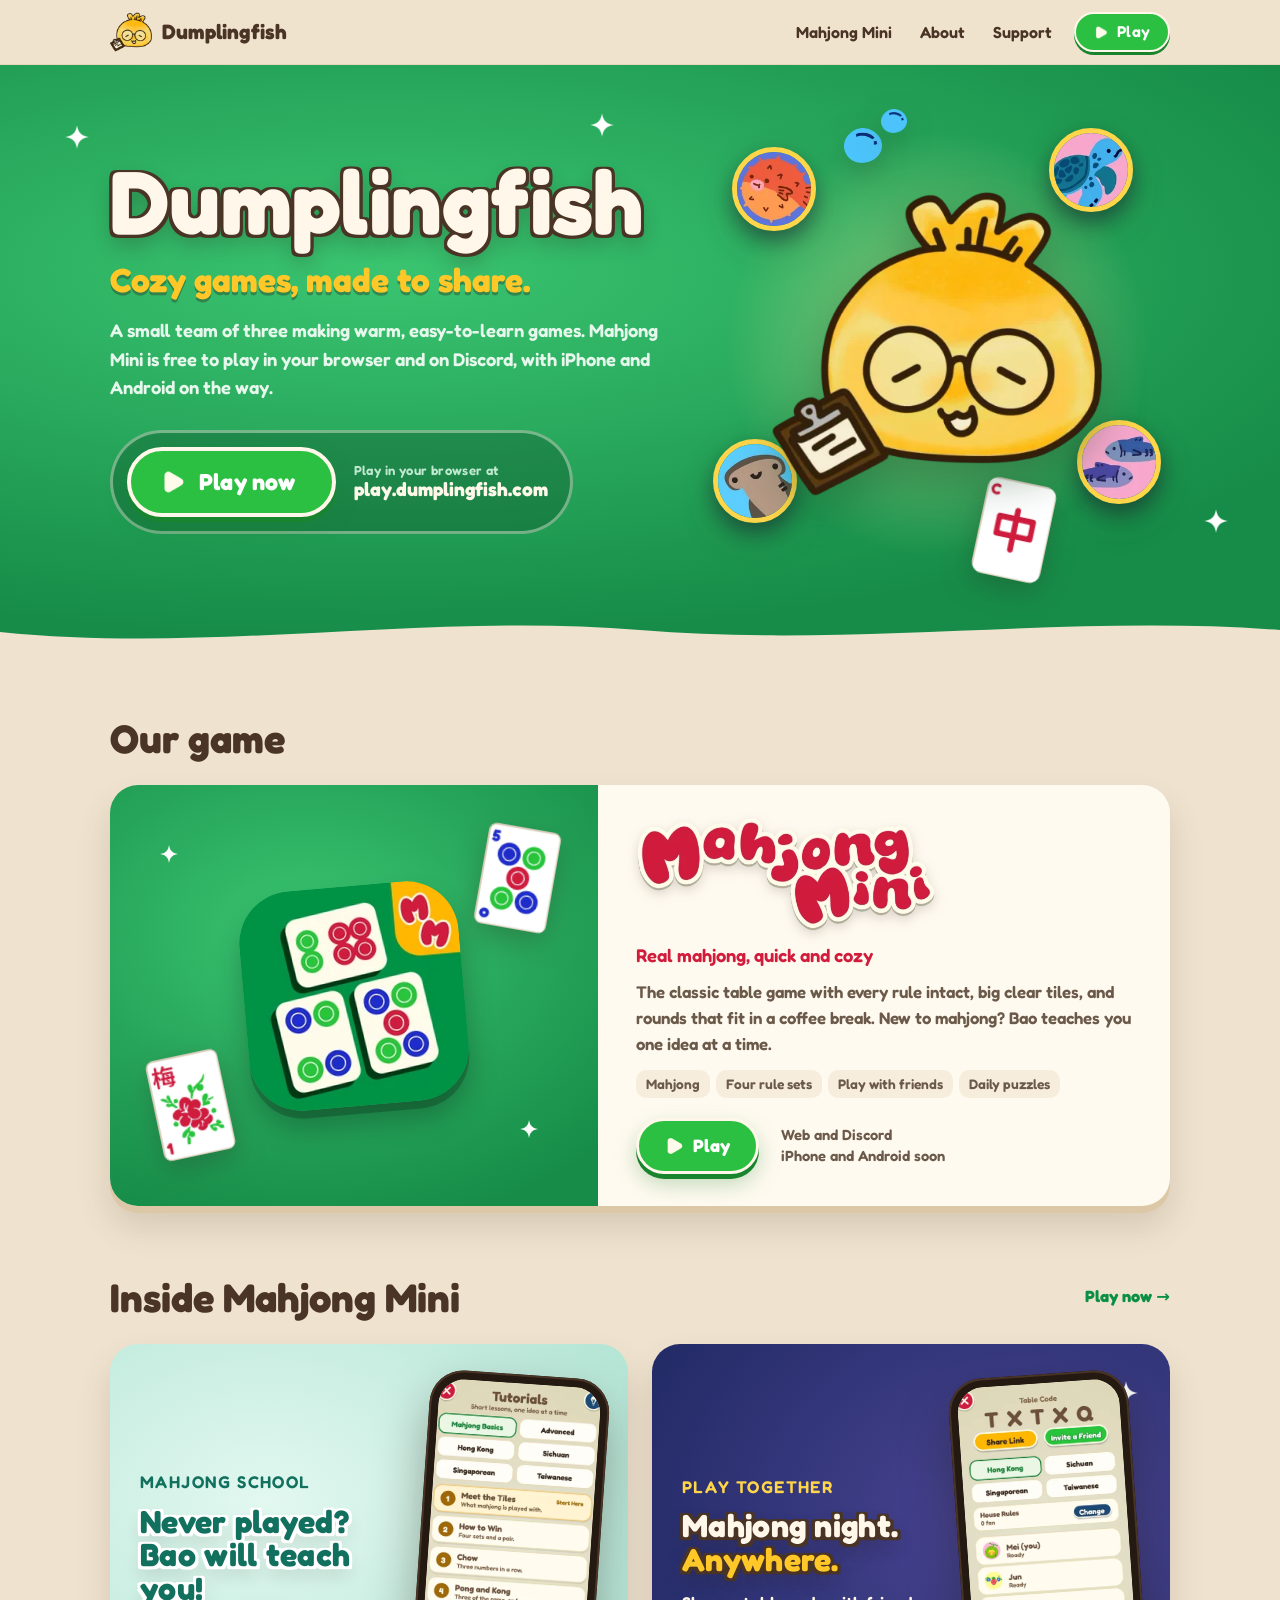
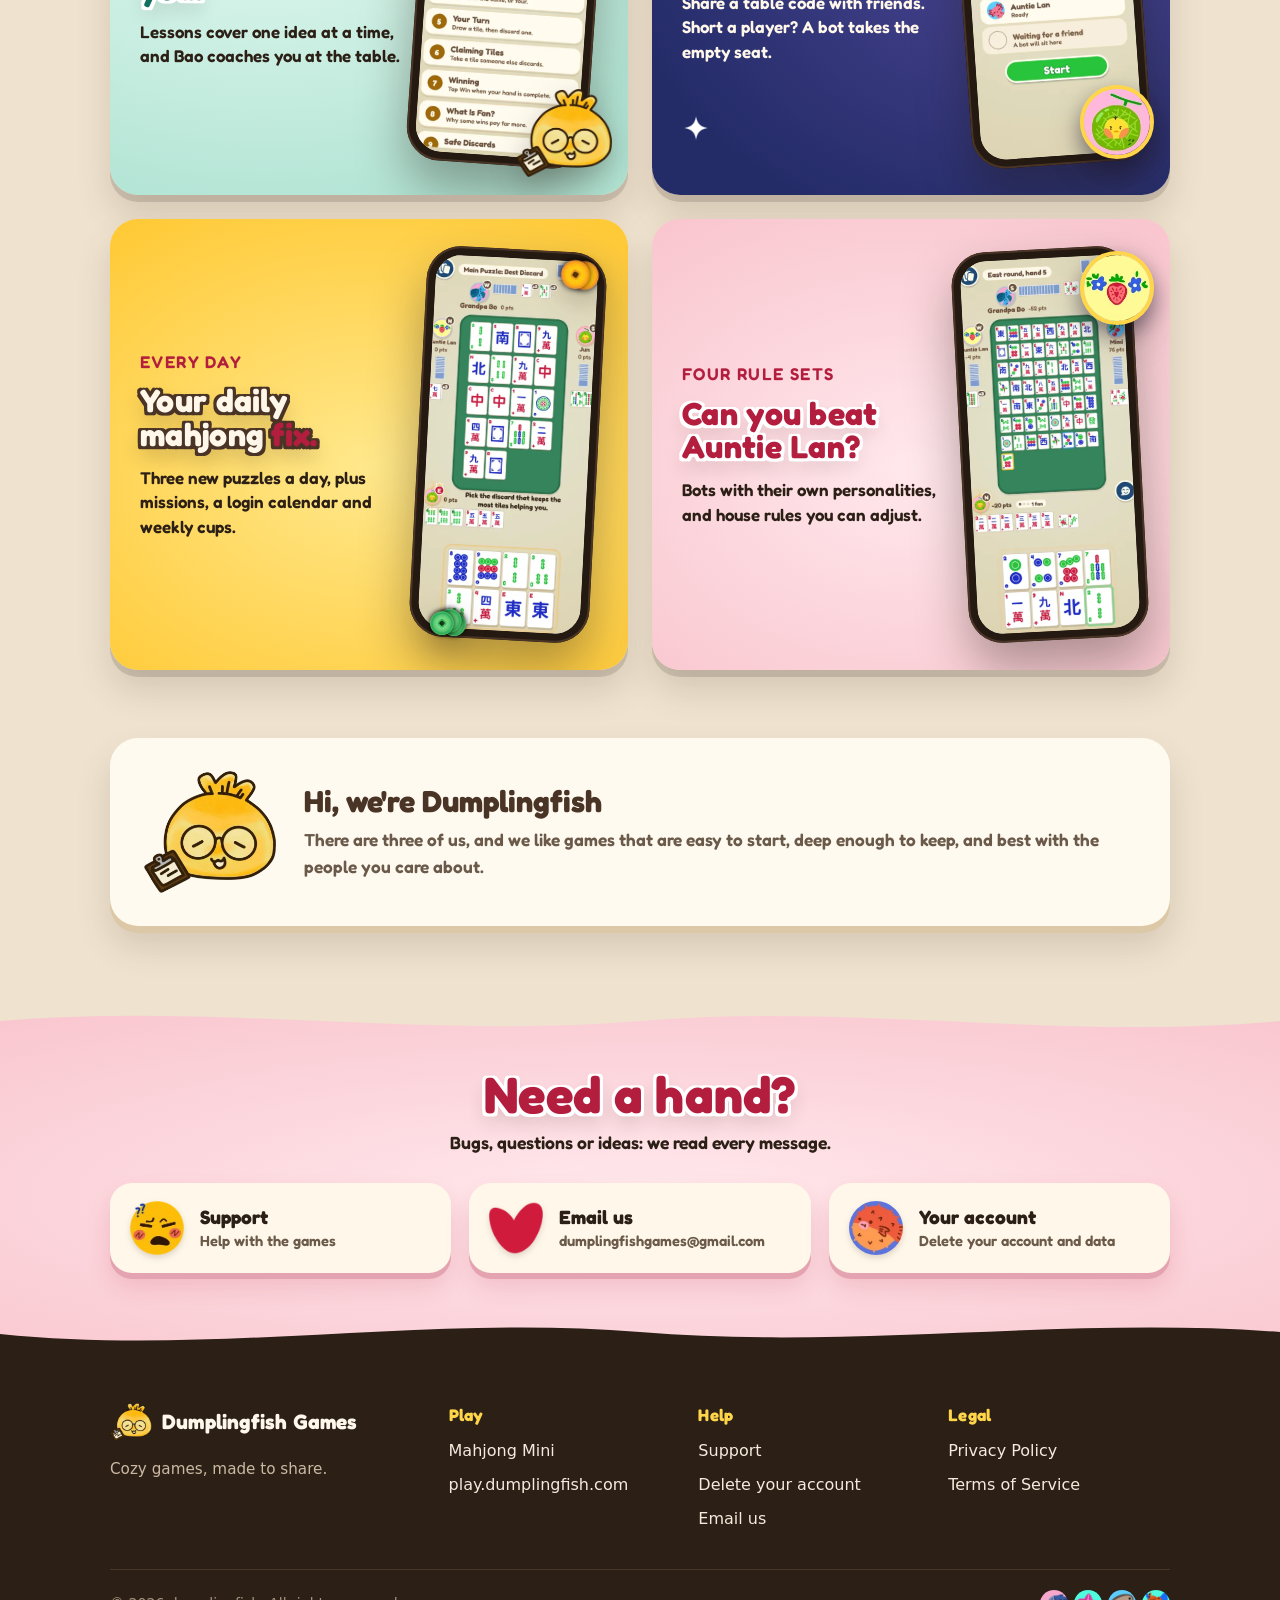
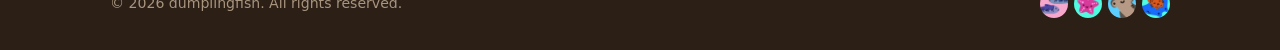
==== index.html @ 66e54c5e "Dumplingfish is one word, and a small team of three The studio's name is Dumplingfish everywhere (ti" ====
<!DOCTYPE html>
<html lang="en">
<head>
  <meta charset="utf-8">
  <meta name="viewport" content="width=device-width, initial-scale=1">
  <title>Dumplingfish Games · Cozy games, made to share</title>
  <meta name="description" content="Cozy games from Dumplingfish, a small team of three. Play Mahjong Mini free in your browser: real mahjong, quick and cozy.">
  <link rel="canonical" href="https://dumplingfish.com/">
  <meta name="theme-color" content="#168c48">
  <link rel="icon" href="assets/img/bao-48.png" sizes="48x48" type="image/png">
  <link rel="icon" href="assets/img/bao-192.png" sizes="192x192" type="image/png">
  <link rel="apple-touch-icon" href="apple-touch-icon.png">
  <meta property="og:type" content="website">
  <meta property="og:site_name" content="Dumplingfish Games">
  <meta property="og:title" content="Dumplingfish Games">
  <meta property="og:description" content="Cozy games, made to share. Play Mahjong Mini free in your browser.">
  <meta property="og:url" content="https://dumplingfish.com/">
  <meta property="og:image" content="https://dumplingfish.com/assets/img/og-mahjong-mini.jpg">
  <meta property="og:image:width" content="1024">
  <meta property="og:image:height" content="500">
  <meta property="og:image:alt" content="Mahjong Mini, with Bao the dumpling and mahjong tiles">
  <meta name="twitter:card" content="summary_large_image">
  <link rel="preload" href="assets/fonts/Fredoka-Bold.ttf" as="font" type="font/ttf" crossorigin>
  <link rel="stylesheet" href="style.css">
  <script type="application/ld+json">{"@context":"https://schema.org","@type":"Organization","name":"Dumplingfish Games","url":"https://dumplingfish.com/","logo":"https://dumplingfish.com/assets/img/bao-192.png","email":"dumplingfishgames@gmail.com"}</script>
</head>
<body>
  <a class="skip" href="#game">Skip to Mahjong Mini</a>

  <header class="topbar">
    <div class="wrap">
      <a class="brand" href="./"><img src="assets/img/bao-logo.webp" alt="" width="42" height="42"><span>Dumplingfish</span></a>
      <nav class="nav" aria-label="Main">
        <a class="wide" href="#game">Mahjong Mini</a>
        <a class="wide" href="#about">About</a>
        <a href="support.html">Support</a>
        <a class="btn" href="https://play.dumplingfish.com/"><img class="icon" src="assets/img/icon-play.webp" alt="" width="64" height="64">Play</a>
      </nav>
    </div>
  </header>

  <section class="band felt studio-hero" aria-labelledby="studio-title">
    <img class="twinkle" src="assets/img/twinkle.webp" alt="" style="left: 5%; top: 10%">
    <img class="twinkle late" src="assets/img/twinkle.webp" alt="" style="left: 46%; top: 8%">
    <img class="twinkle later" src="assets/img/twinkle.webp" alt="" style="right: 4%; bottom: 20%">
    <div class="wrap">
      <div class="copy">
        <h1 id="studio-title" class="shout cream">Dumplingfish</h1>
        <p class="motto">Cozy games, made to share.</p>
        <p class="lead">A small team of three making warm, easy-to-learn games. Mahjong Mini is free to play in your browser and on Discord, with iPhone and Android on the way.</p>
        <div class="playroute">
          <a class="btn big" href="https://play.dumplingfish.com/"><img class="icon" src="assets/img/icon-play.webp" alt="" width="64" height="64">Play now</a>
          <a class="route" href="https://play.dumplingfish.com/"><span><small>Play in your browser at</small>play.dumplingfish.com</span></a>
        </div>
      </div>
      <div class="studio-art" aria-hidden="true">
        <div class="halo"></div>
        <img class="float avatar bob" src="assets/img/fish-pufferfish.webp" alt="" width="128" height="128" style="left: 6%; top: 8%">
        <img class="float avatar bob late" src="assets/img/fish-turtle.webp" alt="" width="128" height="128" style="right: 8%; top: 4%">
        <img class="float avatar bob slow" src="assets/img/fish-sardine.webp" alt="" width="128" height="128" style="right: 2%; bottom: 16%">
        <img class="float avatar bob slow late" src="assets/img/fish-hammerhead.webp" alt="" width="128" height="128" style="left: 2%; bottom: 12%">
        <img class="float bubble bob" src="assets/img/bubble.webp" alt="" style="left: 30%; top: 4%">
        <img class="float bubble bob late" src="assets/img/bubble.webp" alt="" style="width: 26px; left: 38%; top: 0">
        <img class="float tileart bob slow" src="assets/img/tile-red.webp" alt="" width="200" height="279" style="--r: 12deg; width: 70px; right: 26%; bottom: 0">
        <img class="mark-big bob slow" src="assets/img/bao.webp" alt="" width="420" height="386">
      </div>
    </div>
    <svg class="wave bottom" viewBox="0 0 1440 40" preserveAspectRatio="none" aria-hidden="true"><path class="cream" d="M0 20 C240 42 480 0 720 18 C960 36 1200 2 1440 18 V40 H0 Z"/></svg>
  </section>

  <main>
    <section class="shelf" id="game" aria-labelledby="game-title">
      <div class="wrap">
        <div class="shelf-head">
          <h2 id="game-title">Our game</h2>
        </div>
        <article class="game-tile">
          <a class="cover felt" href="https://play.dumplingfish.com/mahjong-mini/" aria-label="Play Mahjong Mini">
            <img class="twinkle" src="assets/img/twinkle.webp" alt="" style="left: 10%; top: 14%">
            <img class="twinkle late" src="assets/img/twinkle.webp" alt="" style="right: 12%; bottom: 16%">
            <img class="float tileart bob" src="assets/img/tile-plum.webp" alt="" width="200" height="279" style="--r: -12deg; left: 9%; bottom: 12%">
            <img class="float tileart bob late" src="assets/img/tile-dots5.webp" alt="" width="200" height="279" style="--r: 10deg; right: 9%; top: 10%">
            <img class="app-icon" src="assets/img/mahjong-mini-icon.webp" alt="" width="240" height="240">
          </a>
          <div class="tile-body">
            <h3><img src="assets/img/mahjong-mini-logo.webp" alt="Mahjong Mini" width="560" height="212" loading="lazy"></h3>
            <p class="tagline">Real mahjong, quick and cozy</p>
            <p class="blurb">The classic table game with every rule intact, big clear tiles, and rounds that fit in a coffee break. New to mahjong? Bao teaches you one idea at a time.</p>
            <ul class="tags" aria-label="About this game">
              <li>Mahjong</li>
              <li>Four rule sets</li>
              <li>Play with friends</li>
              <li>Daily puzzles</li>
            </ul>
            <div class="tile-foot">
              <a class="btn" href="https://play.dumplingfish.com/mahjong-mini/"><img class="icon" src="assets/img/icon-play.webp" alt="" width="64" height="64">Play</a>
              <!-- When a store listing goes live, link it here. -->
              <p class="where">Web and Discord<br>iPhone and Android soon</p>
            </div>
          </div>
        </article>
      </div>
    </section>

    <section class="shelf" aria-labelledby="inside-title">
      <div class="wrap">
        <div class="shelf-head">
          <h2 id="inside-title">Inside Mahjong Mini</h2>
          <a class="more" href="https://play.dumplingfish.com/mahjong-mini/">Play now &rarr;</a>
        </div>
        <div class="ad-grid">
          <article class="ad band mint">
            <div class="copy">
              <p class="kicker">Mahjong School</p>
              <h3 class="shout on-white">Never played?<br>Bao will teach you!</h3>
              <p>Lessons cover one idea at a time, and Bao coaches you at the table.</p>
            </div>
            <div class="phone" style="--r: 4deg"><img src="assets/img/screen-lesson.webp" alt="The Mahjong School lesson list, from Meet the Tiles to Safe Discards" width="440" height="956" loading="lazy"></div>
            <img class="float bob slow" src="assets/img/bao.webp" alt="" width="420" height="386" loading="lazy" style="width: 96px; right: 3%; bottom: 4%">
          </article>

          <article class="ad band night">
            <img class="twinkle" src="assets/img/twinkle.webp" alt="" style="left: 6%; bottom: 12%">
            <img class="twinkle late" src="assets/img/twinkle.webp" alt="" style="right: 6%; top: 8%">
            <div class="copy">
              <p class="kicker">Play together</p>
              <h3 class="shout cream">Mahjong night.<br><span class="hi">Anywhere.</span></h3>
              <p>Share a table code with friends. Short a player? A bot takes the empty seat.</p>
            </div>
            <div class="phone" style="--r: -4deg"><img src="assets/img/screen-lobby.webp" alt="A private table waiting for friends, with its table code" width="440" height="956" loading="lazy"></div>
            <img class="float avatar bob late" src="assets/img/fruit-chick.webp" alt="" width="128" height="128" loading="lazy" style="right: 3%; bottom: 8%">
          </article>

          <article class="ad band sun">
            <div class="copy">
              <p class="kicker">Every day</p>
              <h3 class="shout cream">Your daily<br>mahjong <span class="hi">fix.</span></h3>
              <p>Three new puzzles a day, plus missions, a login calendar and weekly cups.</p>
            </div>
            <div class="phone" style="--r: 3deg"><img src="assets/img/screen-puzzle.webp" alt="The daily Best Discard puzzle" width="440" height="956" loading="lazy"></div>
            <img class="float bob" src="assets/img/coin.webp" alt="" loading="lazy" style="width: 54px; right: 4%; top: 7%; --r: -10deg">
            <img class="float bob late" src="assets/img/jade.webp" alt="" loading="lazy" style="width: 50px; right: 30%; bottom: 6%">
          </article>

          <article class="ad band pink">
            <div class="copy">
              <p class="kicker">Four rule sets</p>
              <h3 class="shout on-white">Can you beat<br>Auntie Lan?</h3>
              <p>Bots with their own personalities, and house rules you can adjust.</p>
            </div>
            <div class="phone" style="--r: -3deg"><img src="assets/img/screen-table.webp" alt="A Hong Kong rules hand against Auntie Lan, Grandpa Bo and Mimi" width="440" height="956" loading="lazy"></div>
            <img class="float avatar bob" src="assets/img/fruit-strawberry.webp" alt="" width="128" height="128" loading="lazy" style="right: 3%; top: 7%">
          </article>
        </div>
      </div>
    </section>

    <section class="about" id="about" aria-labelledby="about-title">
      <div class="wrap">
        <div class="about-card">
          <img class="mark bob slow" src="assets/img/bao-logo.webp" alt="" width="132" height="132" loading="lazy">
          <div>
            <h2 id="about-title">Hi, we're Dumplingfish</h2>
            <p>There are three of us, and we like games that are easy to start, deep enough to keep, and best with the people you care about.</p>
          </div>
        </div>
      </div>
    </section>

    <section class="band pink help" id="help" aria-labelledby="help-title">
      <svg class="wave top" viewBox="0 0 1440 40" preserveAspectRatio="none" aria-hidden="true"><path class="cream" d="M0 0 H1440 V20 C1200 40 960 2 720 20 C480 38 240 2 0 20 Z"/></svg>
      <div class="wrap">
        <h2 id="help-title" class="shout on-white">Need a hand?</h2>
        <p class="sub-head">Bugs, questions or ideas: we read every message.</p>
        <div class="help-grid">
          <a class="help-card" href="support.html">
            <img class="sticker" src="assets/img/emote-huh.webp" alt="" width="128" height="128">
            <span><strong>Support</strong><span class="sub">Help with the games</span></span>
          </a>
          <a class="help-card" href="mailto:dumplingfishgames@gmail.com">
            <img class="sticker" src="assets/img/emote-heart.webp" alt="" width="128" height="128">
            <span><strong>Email us</strong><span class="sub">dumplingfishgames@gmail.com</span></span>
          </a>
          <a class="help-card" href="delete-account.html">
            <img class="sticker face" src="assets/img/fish-pufferfish.webp" alt="" width="128" height="128">
            <span><strong>Your account</strong><span class="sub">Delete your account and data</span></span>
          </a>
        </div>
      </div>
      <svg class="wave bottom" viewBox="0 0 1440 40" preserveAspectRatio="none" aria-hidden="true"><path class="ink" d="M0 20 C240 42 480 0 720 18 C960 36 1200 2 1440 18 V40 H0 Z"/></svg>
    </section>
  </main>

  <footer class="site-footer">
    <div class="wrap">
      <div class="foot-grid">
        <div>
          <a class="brand" href="./"><img src="assets/img/bao-logo.webp" alt="" width="42" height="42"><span>Dumplingfish Games</span></a>
          <p>Cozy games, made to share.</p>
        </div>
        <nav aria-labelledby="foot-games">
          <h2 id="foot-games">Play</h2>
          <ul>
            <li><a href="https://play.dumplingfish.com/mahjong-mini/">Mahjong Mini</a></li>
            <li><a href="https://play.dumplingfish.com/">play.dumplingfish.com</a></li>
          </ul>
        </nav>
        <nav aria-labelledby="foot-help">
          <h2 id="foot-help">Help</h2>
          <ul>
            <li><a href="support.html">Support</a></li>
            <li><a href="delete-account.html">Delete your account</a></li>
            <li><a href="mailto:dumplingfishgames@gmail.com">Email us</a></li>
          </ul>
        </nav>
        <nav aria-labelledby="foot-legal">
          <h2 id="foot-legal">Legal</h2>
          <ul>
            <li><a href="privacy.html">Privacy Policy</a></li>
            <li><a href="terms.html">Terms of Service</a></li>
          </ul>
        </nav>
      </div>
      <div class="fineprint">
        <span>&copy; 2026 dumplingfish. All rights reserved.</span>
        <span class="fishes" aria-hidden="true"><img src="assets/img/fish-sardine.webp" alt="" width="128" height="128" loading="lazy"><img src="assets/img/fish-starfish.webp" alt="" width="128" height="128" loading="lazy"><img src="assets/img/fish-hammerhead.webp" alt="" width="128" height="128" loading="lazy"><img src="assets/img/fish-cat.webp" alt="" width="128" height="128" loading="lazy"></span>
      </div>
    </div>
  </footer>
</body>
</html>
---- style.css ----
/* Dumplingfish Games: the studio site's look, shared by every page.
   Mahjong Mini's cream table, green felt and brown ink, Fredoka for headings, and the bright
   palettes of its ads (mint, pink, night, sunshine) as section bands. */

@font-face {
  font-family: 'Fredoka';
  font-weight: 700;
  font-display: swap;
  src: url('assets/fonts/Fredoka-Bold.ttf') format('truetype');
}
@font-face {
  font-family: 'Fredoka';
  font-weight: 600;
  font-display: swap;
  src: url('assets/fonts/Fredoka-SemiBold.ttf') format('truetype');
}

:root {
  color-scheme: light;
  /* The table */
  --cream: #efe3cf;
  --paper: #fffaf0;
  --paper-2: #f7eddc;
  --ink: #2b1f16;
  --brown: #4a3426;
  --muted: #6b5a4a;
  --line: #e2d2b6;
  --shadow: rgba(74, 52, 38, .16);
  --lip: #dcc8a6;
  /* Mahjong Mini */
  --green: #0a8f45;
  --green-bright: #2bc042;
  --green-dark: #18842e;
  --red: #d11c3c;
  --navy: #1d3f6e;
  --gold: #ffc828;
  /* The ads' palettes: base, glow and ink */
  --felt: #168c48;   --felt-glow: #3ac470;
  --mint: #b2e4d4;   --mint-glow: #e2f8f0;   --mint-ink: #12705e;
  --pink: #f9c4cd;   --pink-glow: #ffe8ec;   --pink-ink: #b41e3e;
  --night: #242c68;  --night-glow: #4c4696;
  --sun: #ffc832;    --sun-glow: #ffe88c;
  --display: 'Fredoka', ui-rounded, system-ui, sans-serif;
  --body: system-ui, -apple-system, 'Segoe UI', Roboto, Helvetica, Arial, sans-serif;
  --maxw: 1100px;
  --radius: 22px;
  /* Names the support and account pages' own styles use */
  --jade: var(--green);
  --jade-dark: var(--green-dark);
  --rule: var(--line);
  --card: var(--paper);
  --bg: var(--cream);
}

@media (prefers-color-scheme: dark) {
  :root {
    color-scheme: dark;
    --cream: #241a12;
    --paper: #34261b;
    --paper-2: #2c2017;
    --ink: #f5ebdc;
    --brown: #f5ebdc;
    --muted: #cbb9a3;
    --line: #4d3b2c;
    --shadow: rgba(0, 0, 0, .35);
    --lip: #18100a;
    --green: #3fbf74;
    --green-dark: #2a9a58;
  }
}

* { box-sizing: border-box; }
html { -webkit-text-size-adjust: 100%; scroll-behavior: smooth; }
@media (prefers-reduced-motion: reduce) { html { scroll-behavior: auto; } }

body {
  margin: 0;
  background: var(--cream);
  color: var(--ink);
  font: 16px/1.65 var(--body);
  overflow-x: hidden;
}
img { max-width: 100%; height: auto; }
a { color: var(--green); text-underline-offset: 2px; }
a:hover { color: var(--green-dark); }
:focus-visible { outline: 3px solid var(--gold); outline-offset: 3px; border-radius: 6px; }

.wrap { max-width: var(--maxw); margin: 0 auto; padding: 0 20px; }
.skip { position: absolute; left: -999px; top: 8px; z-index: 50; background: var(--paper); padding: 8px 14px; border-radius: 999px; }
.skip:focus { left: 12px; }

/* ---------- Top bar ---------- */
.topbar {
  position: sticky; top: 0; z-index: 20;
  background: color-mix(in srgb, var(--cream) 88%, transparent);
  -webkit-backdrop-filter: saturate(1.4) blur(10px);
  backdrop-filter: saturate(1.4) blur(10px);
  border-bottom: 1px solid color-mix(in srgb, var(--line) 70%, transparent);
}
.topbar .wrap { display: flex; align-items: center; justify-content: space-between; gap: 12px; height: 64px; }
.brand { display: inline-flex; align-items: center; gap: 10px; color: var(--brown); text-decoration: none; font: 700 1.3rem/1 var(--display); letter-spacing: .2px; white-space: nowrap; }
.brand:hover { color: var(--brown); }
.brand img { width: 42px; height: 42px; transition: transform .25s ease; }
.brand:hover img { transform: rotate(-8deg) scale(1.06); }
.nav { display: flex; align-items: center; gap: 4px; }
.nav a { font: 600 1rem/1 var(--display); color: var(--brown); text-decoration: none; padding: 10px 12px; border-radius: 999px; }
.nav a:hover { background: var(--paper-2); color: var(--brown); }
.nav a.btn { margin-left: 6px; padding: 10px 18px; }
@media (max-width: 640px) {
  .nav .wide { display: none; }
  .brand { font-size: 1.15rem; }
  .brand img { width: 36px; height: 36px; }
}

/* ---------- Buttons ---------- */
.btn {
  display: inline-flex; align-items: center; justify-content: center; gap: 8px;
  font: 700 1.12rem/1 var(--display); letter-spacing: .2px;
  color: #fff; background: var(--green-bright);
  padding: 15px 26px; border-radius: 999px; text-decoration: none;
  border: 3px solid #fff8ea;
  box-shadow: 0 5px 0 var(--green-dark), 0 10px 22px rgba(24, 132, 46, .28);
  transition: transform .1s ease, box-shadow .1s ease, filter .15s ease;
}
.btn:hover { color: #fff; filter: brightness(1.05); transform: translateY(-1px); }
.btn:active { transform: translateY(3px); box-shadow: 0 2px 0 var(--green-dark), 0 4px 10px rgba(24, 132, 46, .25); }
.nav a.btn { font-size: .98rem; border-width: 2px; box-shadow: 0 3px 0 var(--green-dark); color: #fff; }
.nav a.btn:hover { background: var(--green-bright); color: #fff; }
.btn.ghost { background: rgba(255, 248, 234, .14); color: #fff8ea; border-color: rgba(255, 248, 234, .7); box-shadow: none; }
.btn.ghost:hover { background: rgba(255, 248, 234, .24); }
.btn.navy { background: var(--navy); box-shadow: 0 5px 0 #122a4b, 0 10px 22px rgba(29, 63, 110, .25); }
.btn.gold { background: var(--gold); color: #4a3426; box-shadow: 0 5px 0 #d99a12, 0 10px 22px rgba(217, 154, 18, .25); }
.btn.gold:hover { color: #4a3426; }

/* ---------- Bands (the ads' glowing backgrounds) ---------- */
.band { position: relative; overflow: hidden; isolation: isolate; }
.band.felt  { background: radial-gradient(120% 90% at 30% 35%, var(--felt-glow), var(--felt) 70%); color: #fff8ea; }
.band.mint  { background: radial-gradient(120% 100% at 30% 35%, var(--mint-glow), var(--mint) 70%); color: #2b1f16; }
.band.pink  { background: radial-gradient(120% 100% at 50% 55%, var(--pink-glow), var(--pink) 70%); color: #2b1f16; }
.band.night { background: radial-gradient(110% 100% at 72% 40%, var(--night-glow), var(--night) 72%); color: #fff8ea; }
.band.sun   { background: radial-gradient(120% 100% at 50% 55%, var(--sun-glow), var(--sun) 70%); color: #2b1f16; }

/* Outlined headlines, lettered the way the ads letter them */
.shout { font-family: var(--display); font-weight: 700; line-height: 1.05; letter-spacing: .3px; }
.shout.cream {
  color: #fff8ea;
  text-shadow: 0 3px 0 #4a3426, 0 -2px 0 #4a3426, 3px 0 0 #4a3426, -3px 0 0 #4a3426, 3px 3px 0 #4a3426, -3px 3px 0 #4a3426, 3px -2px 0 #4a3426, -3px -2px 0 #4a3426, 0 10px 20px rgba(43, 31, 22, .28);
}
.shout.cream .hi { color: var(--gold); }
.shout.on-white {
  text-shadow: 0 3px 0 #fff, 0 -2px 0 #fff, 3px 0 0 #fff, -3px 0 0 #fff, 3px 3px 0 #fff, -3px 3px 0 #fff, 3px -2px 0 #fff, -3px -2px 0 #fff, 0 10px 18px rgba(43, 31, 22, .16);
}
.mint .shout.on-white { color: var(--mint-ink); }
.pink .shout.on-white { color: var(--pink-ink); }
.sun .shout.cream .hi { color: var(--pink-ink); }

/* Floating art */
.float { position: absolute; pointer-events: none; user-select: none; filter: drop-shadow(0 10px 14px rgba(43, 31, 22, .25)); }
.tileart { width: 92px; border-radius: 12px; }
.bob { animation: bob 6s ease-in-out infinite; transform: rotate(var(--r, 0deg)); }
.bob.slow { animation-duration: 8s; }
.bob.late { animation-delay: -3s; }
.twinkle { position: absolute; width: 26px; pointer-events: none; animation: twinkle 2.8s ease-in-out infinite; }
.twinkle.late { animation-delay: -1.4s; }
.twinkle.later { animation-delay: -2.1s; }
@keyframes bob {
  0%, 100% { transform: translateY(0) rotate(var(--r, 0deg)); }
  50% { transform: translateY(-12px) rotate(calc(var(--r, 0deg) + 3deg)); }
}
@keyframes twinkle {
  0%, 100% { opacity: .3; transform: scale(.7) rotate(0deg); }
  50% { opacity: 1; transform: scale(1.1) rotate(20deg); }
}
@media (prefers-reduced-motion: reduce) {
  .bob, .twinkle, .swim { animation: none !important; }
}

/* Wavy edges between bands: each wave is painted in the neighbouring section's colour */
.band > .wrap { position: relative; z-index: 1; }
.wave { position: absolute; left: 0; width: 100%; height: 40px; z-index: 0; pointer-events: none; }
.wave.top { top: -1px; }
.wave.bottom { bottom: -1px; }
.wave .cream { fill: var(--cream); }
.wave .mint { fill: var(--mint); }
.wave .night { fill: var(--night); }
.wave .sun { fill: var(--sun); }
.wave .ink { fill: #2b1f16; }

/* Kickers on the bands */
.band .kicker { color: #2b1f16; }
.mint .kicker { color: var(--mint-ink); }
.pink .kicker { color: var(--pink-ink); }
.sun .kicker { color: var(--pink-ink); }
.night .kicker, .felt .kicker { color: #ffd54a; }

/* ---------- Section heads ---------- */
.section { padding: 80px 0; }
.kicker { font: 700 .9rem/1 var(--display); letter-spacing: 1.4px; text-transform: uppercase; color: var(--red); margin: 0 0 12px; }
@media (prefers-color-scheme: dark) { .kicker { color: #ff8197; } }

/* Shared pieces: button rows, phones showing the game, round avatars */
.actions { display: flex; flex-wrap: wrap; gap: 14px; align-items: center; }
.phone {
  position: relative; z-index: 1; width: 236px; aspect-ratio: 440 / 956; border-radius: 34px;
  background: #241a12; padding: 9px; rotate: var(--r, 3deg);
  box-shadow: 0 26px 50px rgba(30, 20, 12, .35), inset 0 0 0 2px #4a3426;
}
.phone img { display: block; width: 100%; height: 100%; object-fit: cover; object-position: top; border-radius: 26px; background: #efe3cf; }
.avatar { width: 92px; height: 92px; border-radius: 50%; border: 5px solid #ffd54a; box-shadow: 0 10px 18px rgba(20, 16, 50, .35); }

/* ---------- Home: the studio, with the way to play up front ---------- */
.sr-only { position: absolute; width: 1px; height: 1px; overflow: hidden; clip-path: inset(50%); white-space: nowrap; }
.btn .icon { width: 20px; height: 20px; object-fit: contain; }
.btn.big { font-size: 1.45rem; padding: 18px 36px 18px 30px; border-width: 4px; gap: 12px; }
.btn.big .icon { width: 26px; height: 26px; }
.nav a.btn .icon { width: 15px; height: 15px; }

.studio-hero .wrap { display: grid; grid-template-columns: 1.1fr .9fr; align-items: center; gap: 24px; min-height: 540px; padding-top: 44px; padding-bottom: 72px; }
.studio-hero h1 { margin: 0 0 12px; font-size: clamp(2.6rem, 7.4vw, 5.6rem); }
.motto { margin: 0 0 16px; font: 700 clamp(1.45rem, 3vw, 2.1rem)/1.2 var(--display); color: var(--gold); text-shadow: 0 3px 0 rgba(43, 31, 22, .35); }
.studio-hero .lead { margin: 0 0 28px; max-width: 31em; font: 600 1.15rem/1.55 var(--display); color: #e6f7ec; }

/* The way to play: a big button and the address it goes to, together in one cream-rimmed tray */
.playroute {
  display: inline-flex; flex-wrap: wrap; align-items: center; gap: 14px 18px; padding: 14px 22px 14px 14px;
  border-radius: 999px; background: rgba(10, 60, 30, .28); border: 3px solid rgba(255, 248, 234, .4);
}
.route { display: inline-flex; align-items: center; gap: 10px; color: #fff8ea; text-decoration: none; font: 700 1.2rem/1.2 var(--display); }
.route small { display: block; font: 600 .82rem/1.2 var(--display); color: #bfe9cf; letter-spacing: .4px; }
.route:hover { color: #fff; text-decoration: underline; text-underline-offset: 4px; }

.studio-art { position: relative; height: 470px; }
.studio-art .halo { position: absolute; left: 50%; top: 50%; width: 440px; height: 440px; translate: -50% -50%; border-radius: 50%; background: radial-gradient(circle, rgba(255, 236, 160, .5), rgba(255, 236, 160, 0) 68%); }
.studio-art .mark-big { position: absolute; left: 50%; top: 50%; width: min(330px, 76%); translate: -50% -50%; filter: drop-shadow(0 18px 22px rgba(10, 60, 30, .35)); }
.studio-art .avatar { width: 84px; height: 84px; }
.studio-art .bubble { width: 38px; }
@media (max-width: 860px) {
  .studio-hero .wrap { grid-template-columns: 1fr; gap: 0; min-height: 0; padding-top: 12px; padding-bottom: 54px; text-align: center; }
  .studio-hero .lead { margin-left: auto; margin-right: auto; }
  .studio-art { height: 270px; order: -1; }
  .studio-art .halo { width: 300px; height: 300px; }
  .studio-art .mark-big { width: 200px; }
  .studio-art .avatar { width: 58px; height: 58px; border-width: 4px; }
  .studio-art .tileart { width: 52px; }
  .playroute { flex-direction: column; border-radius: 30px; padding: 18px 22px; }
}

/* ---------- Home: shelves ---------- */
.shelf { padding: 64px 0 34px; }
.shelf + .shelf { padding-top: 34px; }
.shelf-head { display: flex; align-items: center; justify-content: space-between; flex-wrap: wrap; gap: 12px 20px; margin-bottom: 24px; }
.shelf-head h2 { margin: 0; font: 700 clamp(1.8rem, 4vw, 2.5rem)/1.15 var(--display); color: var(--brown); }
.shelf-head .more { font: 700 1.02rem/1.3 var(--display); color: var(--green); text-decoration: none; }
.shelf-head .more:hover { text-decoration: underline; }

/* The game panel: the game's own cream panel with a solid lip, its art on felt beside it */
.game-tile {
  display: grid; grid-template-columns: 46% 1fr; overflow: hidden;
  background: var(--paper); border-radius: 28px;
  box-shadow: 0 7px 0 var(--lip), 0 20px 34px var(--shadow);
}
.cover {
  position: relative; display: grid; place-items: center; min-height: 360px; overflow: hidden; isolation: isolate;
  text-decoration: none; background: radial-gradient(120% 100% at 40% 35%, var(--felt-glow), var(--felt) 72%);
}
.cover .app-icon { position: relative; z-index: 2; width: min(46%, 220px); border-radius: 24%; rotate: -5deg; box-shadow: 0 8px 0 rgba(0, 0, 0, .2), 0 18px 28px rgba(0, 0, 0, .25); transition: rotate .2s ease, scale .2s ease; }
.cover:hover .app-icon, .cover:focus-visible .app-icon { rotate: 0deg; scale: 1.05; }
.cover .tileart { width: 15%; border-radius: 8px; }
.cover .twinkle { width: 20px; }
.tile-body { display: flex; flex-direction: column; justify-content: center; gap: 12px; padding: 32px 38px; }
.tile-body h3 { margin: 0; line-height: 0; }
.tile-body h3 img { width: min(300px, 100%); filter: drop-shadow(0 4px 6px rgba(74, 52, 38, .18)); }
.tagline { margin: 0; font: 600 1.15rem/1.35 var(--display); color: var(--red); }
.blurb { margin: 0; font: 600 1.05rem/1.55 var(--display); color: var(--muted); }
.tags { list-style: none; margin: 0; padding: 0; display: flex; flex-wrap: wrap; gap: 6px; }
.tags li { font: 600 .86rem/1.2 var(--display); color: var(--muted); background: var(--paper-2); padding: 6px 10px; border-radius: 10px; }
.tile-foot { margin-top: 8px; display: flex; flex-wrap: wrap; align-items: center; gap: 14px 22px; }
.where { margin: 0; font: 600 .92rem/1.4 var(--display); color: var(--muted); }
@media (prefers-color-scheme: dark) { .tagline { color: #ff8197; } }
@media (max-width: 760px) {
  .game-tile { grid-template-columns: 1fr; }
  .cover { min-height: 0; aspect-ratio: 4 / 3; }
  .tile-body { padding: 24px 22px 26px; }
}

/* Inside Mahjong Mini: the ads as a gallery */
.ad-grid { display: grid; grid-template-columns: 1fr 1fr; gap: 24px; }
.ad {
  display: grid; grid-template-columns: 1fr 180px; align-items: center; gap: 18px;
  min-height: 440px; padding: 30px 30px; border-radius: 28px;
  box-shadow: 0 7px 0 rgba(43, 31, 22, .14), 0 20px 34px var(--shadow);
}
.ad .kicker { margin-bottom: 10px; }
.ad h3 { margin: 0 0 14px; font-size: clamp(1.6rem, 2.5vw, 2.2rem); }
.ad p { margin: 0; font: 600 1.06rem/1.45 var(--display); }
.ad .phone { justify-self: center; width: 180px; }
.ad .float { z-index: 2; }
.ad .avatar { width: 74px; height: 74px; border-width: 4px; }
.ad .tileart { width: 62px; }
@media (max-width: 1000px) { .ad { grid-template-columns: 1fr 150px; padding: 26px 22px; } .ad .phone { width: 150px; } }
@media (max-width: 760px) { .ad-grid { grid-template-columns: 1fr; } }
@media (max-width: 480px) {
  .ad { grid-template-columns: 1fr; text-align: center; gap: 22px; min-height: 0; }
  .ad .phone { width: 170px; }
}

/* About the studio */
.about { padding: 34px 0 76px; }
.about-card {
  display: grid; grid-template-columns: auto 1fr; align-items: center; gap: 28px;
  padding: 28px 34px; background: var(--paper); border-radius: 28px;
  box-shadow: 0 7px 0 var(--lip), 0 20px 34px var(--shadow);
}
.about-card .mark { width: 132px; height: 132px; }
.about-card h2 { margin: 0 0 8px; font: 700 1.9rem/1.15 var(--display); color: var(--brown); }
.about-card p { margin: 0; font: 600 1.08rem/1.55 var(--display); color: var(--muted); }
@media (max-width: 640px) { .about-card { grid-template-columns: 1fr; justify-items: center; text-align: center; padding: 24px 22px; } .about-card .mark { width: 100px; height: 100px; } }

/* ---------- Home: help ---------- */
.help .wrap { padding-top: 66px; padding-bottom: 80px; }
.help h2 { margin: 0 0 8px; text-align: center; font-size: clamp(2.1rem, 5vw, 3.2rem); }
.help .sub-head { margin: 0 auto 28px; text-align: center; font: 600 1.1rem/1.45 var(--display); max-width: 32em; }
.help-grid { display: grid; grid-template-columns: repeat(3, 1fr); gap: 18px; }
.help-card {
  display: flex; align-items: center; gap: 16px; padding: 18px 20px;
  background: #fff8ea; color: #2b1f16; text-decoration: none; border-radius: 22px;
  box-shadow: 0 6px 0 #e3a3b0, 0 14px 24px rgba(180, 30, 62, .15);
  transition: transform .12s ease;
}
.help-card:hover { transform: translateY(-3px); color: #2b1f16; }
.help-card .sticker { flex: none; width: 54px; height: 54px; object-fit: contain; filter: drop-shadow(0 3px 3px rgba(74, 52, 38, .18)); }
.help-card .sticker.face { border-radius: 50%; }
.help-card strong { display: block; font: 700 1.2rem/1.2 var(--display); }
.help-card .sub { display: block; margin-top: 2px; font: 600 .92rem/1.35 var(--display); color: #6b5a4a; overflow-wrap: anywhere; }
@media (max-width: 860px) { .help-grid { grid-template-columns: 1fr; max-width: 480px; margin: 0 auto; } }

/* ---------- Footer ---------- */
.site-footer { background: #2b1f16; color: #e9dcc8; }
.site-footer .wrap { padding-top: 48px; padding-bottom: 32px; }
.foot-grid { display: grid; grid-template-columns: 1.4fr repeat(3, 1fr); gap: 28px; }
.site-footer .brand { color: #fff8ea; margin-bottom: 14px; }
.site-footer .brand:hover { color: #fff8ea; }
.site-footer p { margin: 0; color: #cbb9a3; font-size: .95rem; max-width: 24em; }
.site-footer h2 { font: 700 1.05rem/1.2 var(--display); color: #ffd54a; margin: 4px 0 12px; letter-spacing: .3px; }
.site-footer ul { list-style: none; margin: 0; padding: 0; display: grid; gap: 8px; }
.site-footer a { color: #f5ebdc; text-decoration: none; }
.site-footer a:hover { color: #fff; text-decoration: underline; }
.fineprint { margin-top: 36px; padding-top: 20px; border-top: 1px solid #4a3426; display: flex; flex-wrap: wrap; align-items: center; justify-content: space-between; gap: 12px; font-size: .88rem; color: #a8957f; }
.fishes { display: flex; gap: 6px; }
.fishes img { width: 28px; height: 28px; border-radius: 50%; }
@media (max-width: 760px) {
  .foot-grid { grid-template-columns: 1fr 1fr; }
  .foot-grid > :first-child { grid-column: 1 / -1; }
}

/* ---------- Reading pages (privacy, terms, support, account) ---------- */
.page-head .wrap { position: relative; padding-top: 44px; padding-bottom: 84px; }
.page-head .crumb { font: 700 .9rem/1 var(--display); letter-spacing: 1.4px; text-transform: uppercase; margin: 0 0 12px; }
.page-head h1 { font-size: clamp(2.2rem, 5.6vw, 3.4rem); margin: 0; max-width: 14em; }
.page-head .toplinks { margin: 20px 0 0; display: flex; flex-wrap: wrap; gap: 8px; }
.page-head .toplinks a { font: 600 .95rem/1 var(--display); text-decoration: none; padding: 9px 14px; border-radius: 999px; background: rgba(255, 250, 240, .82); color: #4a3426; border: 2px solid #fff; }
.page-head .toplinks a:hover { background: #fff; }
.page-head .float { right: 6%; }
@media (max-width: 760px) { .page-head .float { display: none; } }

body.reading main {
  position: relative; z-index: 1;
  max-width: 820px; margin: -48px auto 64px; padding: 34px 40px 44px;
  background: var(--paper); border-radius: 28px;
  box-shadow: 0 2px 0 var(--line), 0 24px 50px var(--shadow);
}
@media (max-width: 860px) { body.reading main { margin: -40px 12px 48px; padding: 26px 20px 32px; } }
body.reading main > :first-child { margin-top: 0; }
body.reading .card { background: var(--paper-2); border: 0; border-radius: 18px; padding: 18px 22px; margin: 18px 0; }
body.reading h2 { font: 700 1.55rem/1.2 var(--display); color: var(--green); margin: 36px 0 10px; padding: 0; border: 0; }
body.reading h3 { font: 700 1.15rem/1.3 var(--display); color: var(--brown); margin: 22px 0 6px; }
body.reading .meta { display: inline-block; font: 600 .92rem/1.3 var(--display); color: var(--muted); background: var(--paper-2); padding: 8px 14px; border-radius: 999px; margin: 0 0 6px; }
body.reading ul { padding-left: 22px; }
body.reading li { margin: 6px 0; }
body.reading li::marker { color: var(--green); }
body.reading table { border-collapse: collapse; width: 100%; margin: 14px 0; font-size: .95rem; }
body.reading th, body.reading td { text-align: left; padding: 10px 12px; border-bottom: 1px solid var(--line); vertical-align: top; }
body.reading th { font: 700 1rem/1.2 var(--display); color: var(--green); }
.notice { background: #fff4d0; color: #2b1f16; border: 2px solid #f6d37a; border-radius: 14px; padding: 12px 16px; font-size: .95rem; }

/* ---------- Not found ---------- */
.lost .wrap { position: relative; min-height: calc(100vh - 150px); display: grid; place-items: center; align-content: center; text-align: center; padding-top: 56px; padding-bottom: 80px; }
.lost h1 { font-size: clamp(2.4rem, 6vw, 3.8rem); margin: 18px 0 12px; }
.lost p { font-size: 1.15rem; margin: 0 0 28px; }
.lost .fish { width: 124px; height: 124px; border-radius: 50%; border: 6px solid #ffd54a; box-shadow: 0 12px 24px rgba(20, 16, 50, .35); }
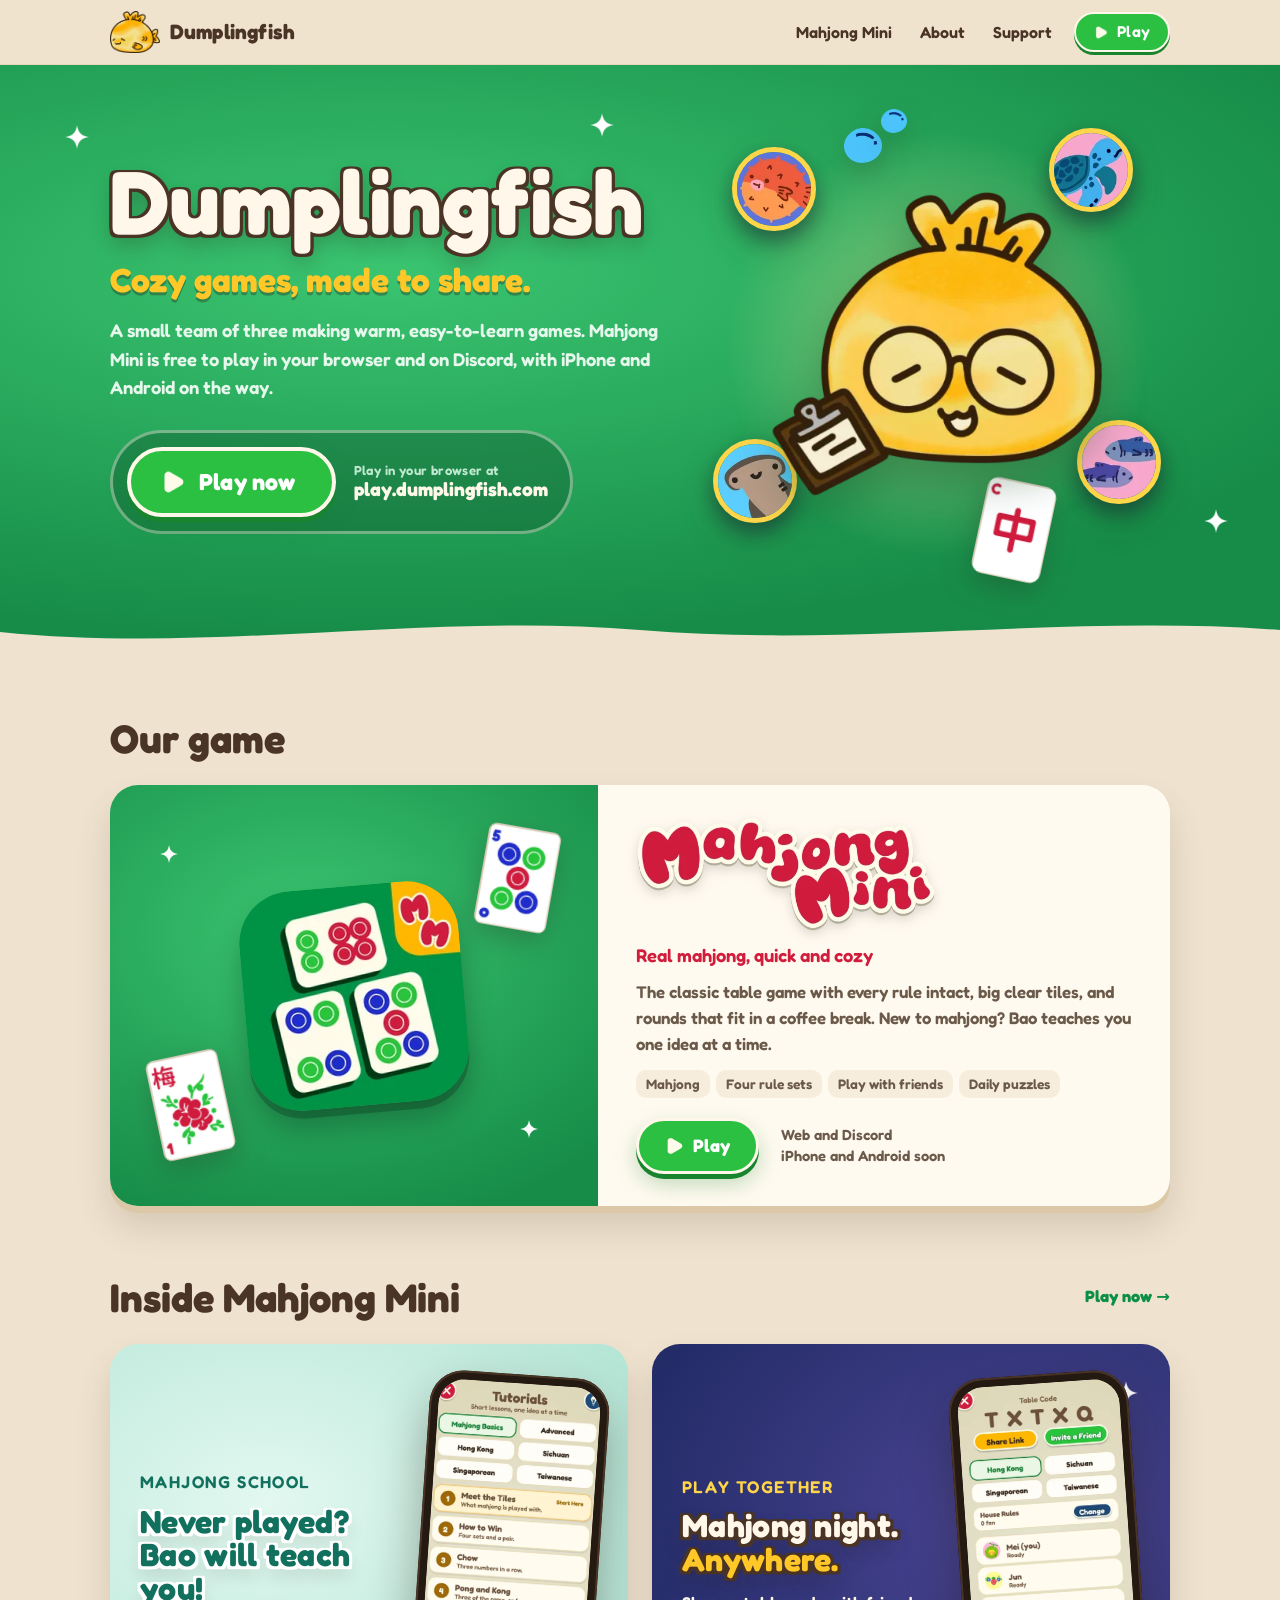
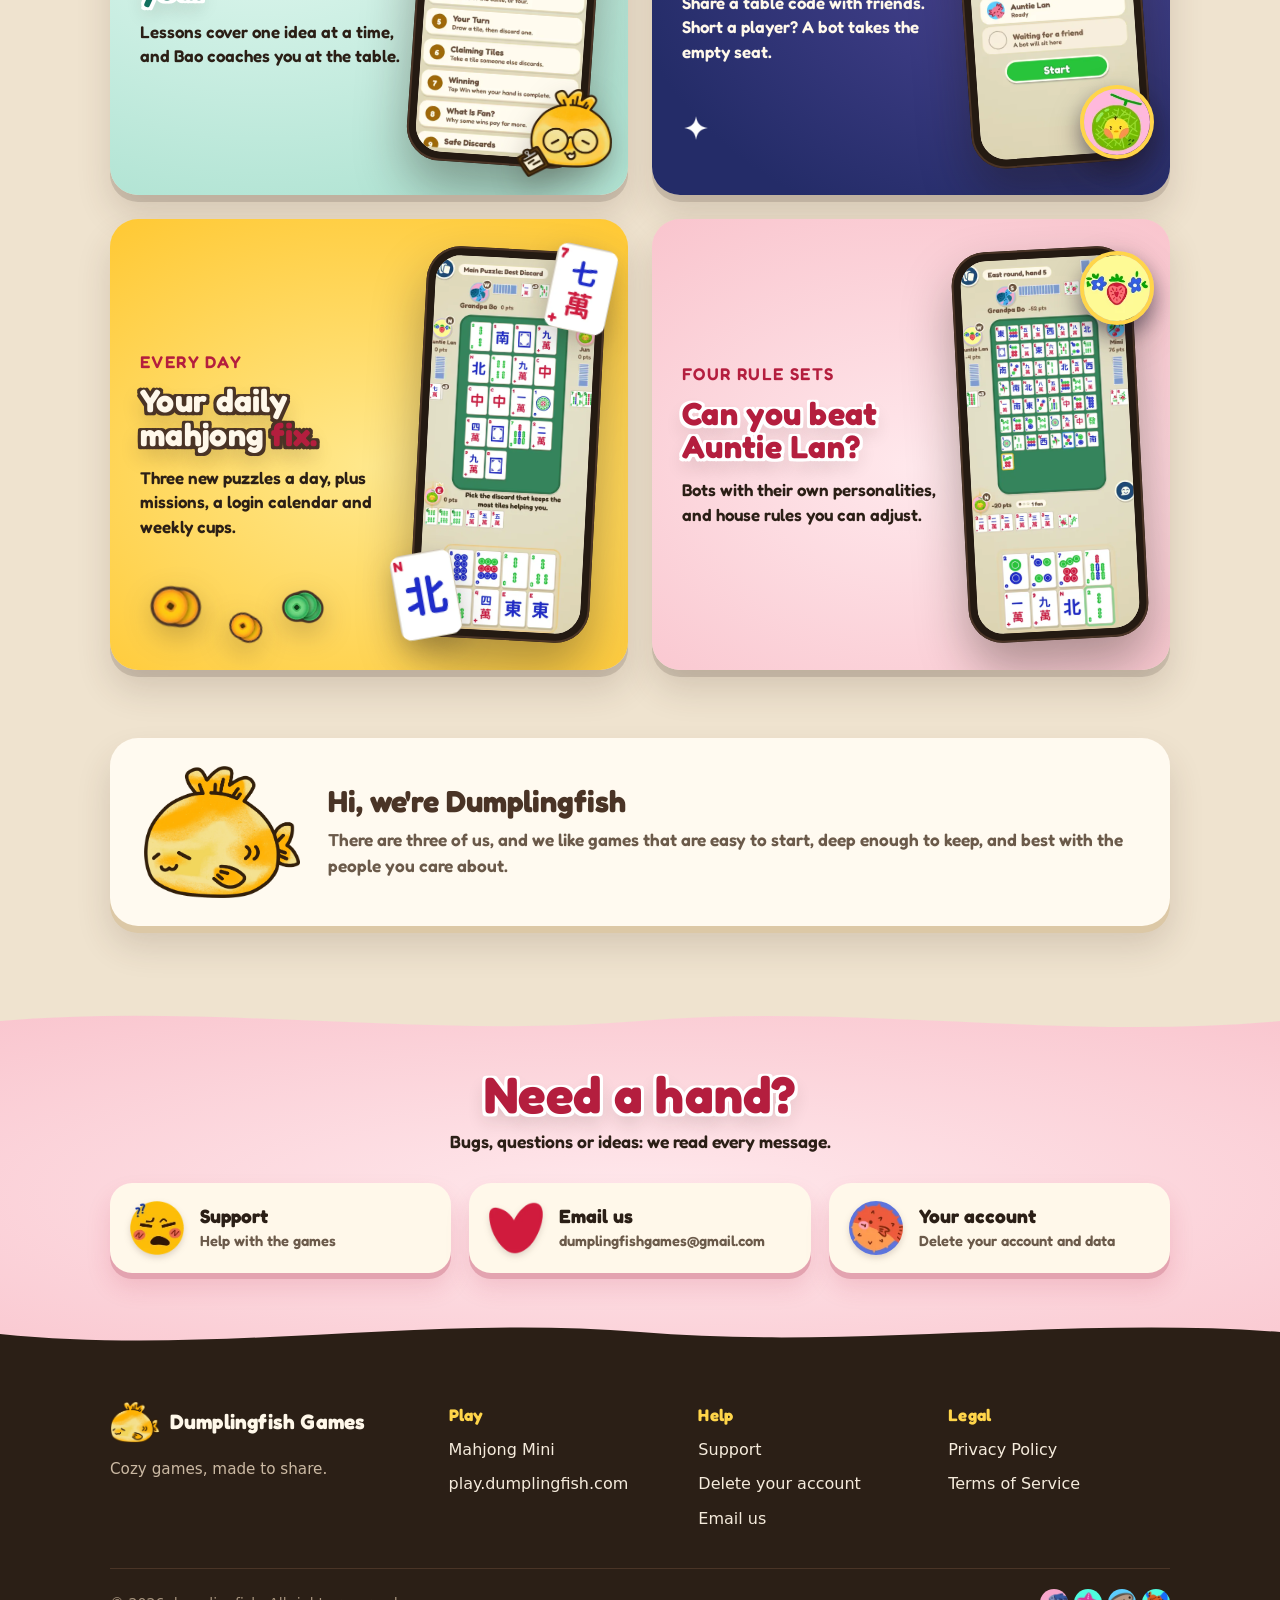
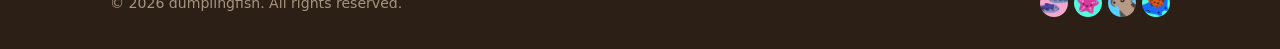
==== commit b7c6c92e: "Official logo, ad-blocker-proof gallery, livelier daily panel - The yellow dumplingfish is the studi" ====
--- a/index.html
+++ b/index.html
@@ -7,8 +7,8 @@
   <meta name="description" content="Cozy games from Dumplingfish, a small team of three. Play Mahjong Mini free in your browser: real mahjong, quick and cozy.">
   <link rel="canonical" href="https://dumplingfish.com/">
   <meta name="theme-color" content="#168c48">
-  <link rel="icon" href="assets/img/bao-48.png" sizes="48x48" type="image/png">
-  <link rel="icon" href="assets/img/bao-192.png" sizes="192x192" type="image/png">
+  <link rel="icon" href="assets/img/dumplingfish-48.png" sizes="48x48" type="image/png">
+  <link rel="icon" href="assets/img/dumplingfish-192.png" sizes="192x192" type="image/png">
   <link rel="apple-touch-icon" href="apple-touch-icon.png">
   <meta property="og:type" content="website">
   <meta property="og:site_name" content="Dumplingfish Games">
@@ -22,14 +22,14 @@
   <meta name="twitter:card" content="summary_large_image">
   <link rel="preload" href="assets/fonts/Fredoka-Bold.ttf" as="font" type="font/ttf" crossorigin>
   <link rel="stylesheet" href="style.css">
-  <script type="application/ld+json">{"@context":"https://schema.org","@type":"Organization","name":"Dumplingfish Games","url":"https://dumplingfish.com/","logo":"https://dumplingfish.com/assets/img/bao-192.png","email":"dumplingfishgames@gmail.com"}</script>
+  <script type="application/ld+json">{"@context":"https://schema.org","@type":"Organization","name":"Dumplingfish Games","url":"https://dumplingfish.com/","logo":"https://dumplingfish.com/assets/img/dumplingfish-192.png","email":"dumplingfishgames@gmail.com"}</script>
 </head>
 <body>
   <a class="skip" href="#game">Skip to Mahjong Mini</a>
 
   <header class="topbar">
     <div class="wrap">
-      <a class="brand" href="./"><img src="assets/img/bao-logo.webp" alt="" width="42" height="42"><span>Dumplingfish</span></a>
+      <a class="brand" href="./"><img src="assets/img/dumplingfish-logo.webp" alt="" width="50" height="42"><span>Dumplingfish</span></a>
       <nav class="nav" aria-label="Main">
         <a class="wide" href="#game">Mahjong Mini</a>
         <a class="wide" href="#about">About</a>
@@ -108,8 +108,8 @@
           <h2 id="inside-title">Inside Mahjong Mini</h2>
           <a class="more" href="https://play.dumplingfish.com/mahjong-mini/">Play now &rarr;</a>
         </div>
-        <div class="ad-grid">
-          <article class="ad band mint">
+        <div class="showcase-grid">
+          <article class="showcase band mint">
             <div class="copy">
               <p class="kicker">Mahjong School</p>
               <h3 class="shout on-white">Never played?<br>Bao will teach you!</h3>
@@ -119,7 +119,7 @@
             <img class="float bob slow" src="assets/img/bao.webp" alt="" width="420" height="386" loading="lazy" style="width: 96px; right: 3%; bottom: 4%">
           </article>
 
-          <article class="ad band night">
+          <article class="showcase band night">
             <img class="twinkle" src="assets/img/twinkle.webp" alt="" style="left: 6%; bottom: 12%">
             <img class="twinkle late" src="assets/img/twinkle.webp" alt="" style="right: 6%; top: 8%">
             <div class="copy">
@@ -131,18 +131,21 @@
             <img class="float avatar bob late" src="assets/img/fruit-chick.webp" alt="" width="128" height="128" loading="lazy" style="right: 3%; bottom: 8%">
           </article>
 
-          <article class="ad band sun">
+          <article class="showcase band sun">
             <div class="copy">
               <p class="kicker">Every day</p>
               <h3 class="shout cream">Your daily<br>mahjong <span class="hi">fix.</span></h3>
               <p>Three new puzzles a day, plus missions, a login calendar and weekly cups.</p>
             </div>
             <div class="phone" style="--r: 3deg"><img src="assets/img/screen-puzzle.webp" alt="The daily Best Discard puzzle" width="440" height="956" loading="lazy"></div>
-            <img class="float bob" src="assets/img/coin.webp" alt="" loading="lazy" style="width: 54px; right: 4%; top: 7%; --r: -10deg">
-            <img class="float bob late" src="assets/img/jade.webp" alt="" loading="lazy" style="width: 50px; right: 30%; bottom: 6%">
-          </article>
-
-          <article class="ad band pink">
+            <img class="float tileart bob" src="assets/img/tile-wan7.webp" alt="" width="200" height="279" loading="lazy" style="--r: 12deg; right: 3%; top: 6%">
+            <img class="float tileart bob slow late" src="assets/img/tile-north.webp" alt="" width="200" height="279" loading="lazy" style="--r: -10deg; right: 33%; bottom: 7%">
+            <img class="float bob late" src="assets/img/coin-rim.webp" alt="" width="180" height="164" loading="lazy" style="width: 80px; left: 5%; bottom: 6%; --r: -10deg">
+            <img class="float bob slow" src="assets/img/coin-rim.webp" alt="" width="180" height="164" loading="lazy" style="width: 54px; left: 21%; bottom: 4%; --r: 14deg">
+            <img class="float bob" src="assets/img/jade-rim.webp" alt="" width="180" height="155" loading="lazy" style="width: 64px; left: 31%; bottom: 8%">
+          </article>
+
+          <article class="showcase band pink">
             <div class="copy">
               <p class="kicker">Four rule sets</p>
               <h3 class="shout on-white">Can you beat<br>Auntie Lan?</h3>
@@ -158,7 +161,7 @@
     <section class="about" id="about" aria-labelledby="about-title">
       <div class="wrap">
         <div class="about-card">
-          <img class="mark bob slow" src="assets/img/bao-logo.webp" alt="" width="132" height="132" loading="lazy">
+          <img class="mark bob slow" src="assets/img/dumplingfish-logo.webp" alt="" width="157" height="132" loading="lazy">
           <div>
             <h2 id="about-title">Hi, we're Dumplingfish</h2>
             <p>There are three of us, and we like games that are easy to start, deep enough to keep, and best with the people you care about.</p>
@@ -195,7 +198,7 @@
     <div class="wrap">
       <div class="foot-grid">
         <div>
-          <a class="brand" href="./"><img src="assets/img/bao-logo.webp" alt="" width="42" height="42"><span>Dumplingfish Games</span></a>
+          <a class="brand" href="./"><img src="assets/img/dumplingfish-logo.webp" alt="" width="50" height="42"><span>Dumplingfish Games</span></a>
           <p>Cozy games, made to share.</p>
         </div>
         <nav aria-labelledby="foot-games">
--- a/style.css
+++ b/style.css
@@ -100,7 +100,7 @@
 .topbar .wrap { display: flex; align-items: center; justify-content: space-between; gap: 12px; height: 64px; }
 .brand { display: inline-flex; align-items: center; gap: 10px; color: var(--brown); text-decoration: none; font: 700 1.3rem/1 var(--display); letter-spacing: .2px; white-space: nowrap; }
 .brand:hover { color: var(--brown); }
-.brand img { width: 42px; height: 42px; transition: transform .25s ease; }
+.brand img { width: auto; height: 42px; transition: transform .25s ease; }
 .brand:hover img { transform: rotate(-8deg) scale(1.06); }
 .nav { display: flex; align-items: center; gap: 4px; }
 .nav a { font: 600 1rem/1 var(--display); color: var(--brown); text-decoration: none; padding: 10px 12px; border-radius: 999px; }
@@ -109,7 +109,7 @@
 @media (max-width: 640px) {
   .nav .wide { display: none; }
   .brand { font-size: 1.15rem; }
-  .brand img { width: 36px; height: 36px; }
+  .brand img { width: auto; height: 36px; }
 }
 
 /* ---------- Buttons ---------- */
@@ -283,25 +283,25 @@
   .tile-body { padding: 24px 22px 26px; }
 }
 
-/* Inside Mahjong Mini: the ads as a gallery */
-.ad-grid { display: grid; grid-template-columns: 1fr 1fr; gap: 24px; }
-.ad {
+/* Inside Mahjong Mini: the ads as a gallery. Never name these "ad": ad blockers hide .ad-grid and the like. */
+.showcase-grid { display: grid; grid-template-columns: 1fr 1fr; gap: 24px; }
+.showcase {
   display: grid; grid-template-columns: 1fr 180px; align-items: center; gap: 18px;
   min-height: 440px; padding: 30px 30px; border-radius: 28px;
   box-shadow: 0 7px 0 rgba(43, 31, 22, .14), 0 20px 34px var(--shadow);
 }
-.ad .kicker { margin-bottom: 10px; }
-.ad h3 { margin: 0 0 14px; font-size: clamp(1.6rem, 2.5vw, 2.2rem); }
-.ad p { margin: 0; font: 600 1.06rem/1.45 var(--display); }
-.ad .phone { justify-self: center; width: 180px; }
-.ad .float { z-index: 2; }
-.ad .avatar { width: 74px; height: 74px; border-width: 4px; }
-.ad .tileart { width: 62px; }
-@media (max-width: 1000px) { .ad { grid-template-columns: 1fr 150px; padding: 26px 22px; } .ad .phone { width: 150px; } }
-@media (max-width: 760px) { .ad-grid { grid-template-columns: 1fr; } }
+.showcase .kicker { margin-bottom: 10px; }
+.showcase h3 { margin: 0 0 14px; font-size: clamp(1.6rem, 2.5vw, 2.2rem); }
+.showcase p { margin: 0; font: 600 1.06rem/1.45 var(--display); }
+.showcase .phone { justify-self: center; width: 180px; }
+.showcase .float { z-index: 2; }
+.showcase .avatar { width: 74px; height: 74px; border-width: 4px; }
+.showcase .tileart { width: 62px; }
+@media (max-width: 1000px) { .showcase { grid-template-columns: 1fr 150px; padding: 26px 22px; } .showcase .phone { width: 150px; } }
+@media (max-width: 760px) { .showcase-grid { grid-template-columns: 1fr; } }
 @media (max-width: 480px) {
-  .ad { grid-template-columns: 1fr; text-align: center; gap: 22px; min-height: 0; }
-  .ad .phone { width: 170px; }
+  .showcase { grid-template-columns: 1fr; text-align: center; gap: 22px; min-height: 0; }
+  .showcase .phone { width: 170px; }
 }
 
 /* About the studio */
@@ -311,10 +311,10 @@
   padding: 28px 34px; background: var(--paper); border-radius: 28px;
   box-shadow: 0 7px 0 var(--lip), 0 20px 34px var(--shadow);
 }
-.about-card .mark { width: 132px; height: 132px; }
+.about-card .mark { width: 156px; height: auto; }
 .about-card h2 { margin: 0 0 8px; font: 700 1.9rem/1.15 var(--display); color: var(--brown); }
 .about-card p { margin: 0; font: 600 1.08rem/1.55 var(--display); color: var(--muted); }
-@media (max-width: 640px) { .about-card { grid-template-columns: 1fr; justify-items: center; text-align: center; padding: 24px 22px; } .about-card .mark { width: 100px; height: 100px; } }
+@media (max-width: 640px) { .about-card { grid-template-columns: 1fr; justify-items: center; text-align: center; padding: 24px 22px; } .about-card .mark { width: 124px; height: auto; } }
 
 /* ---------- Home: help ---------- */
 .help .wrap { padding-top: 66px; padding-bottom: 80px; }
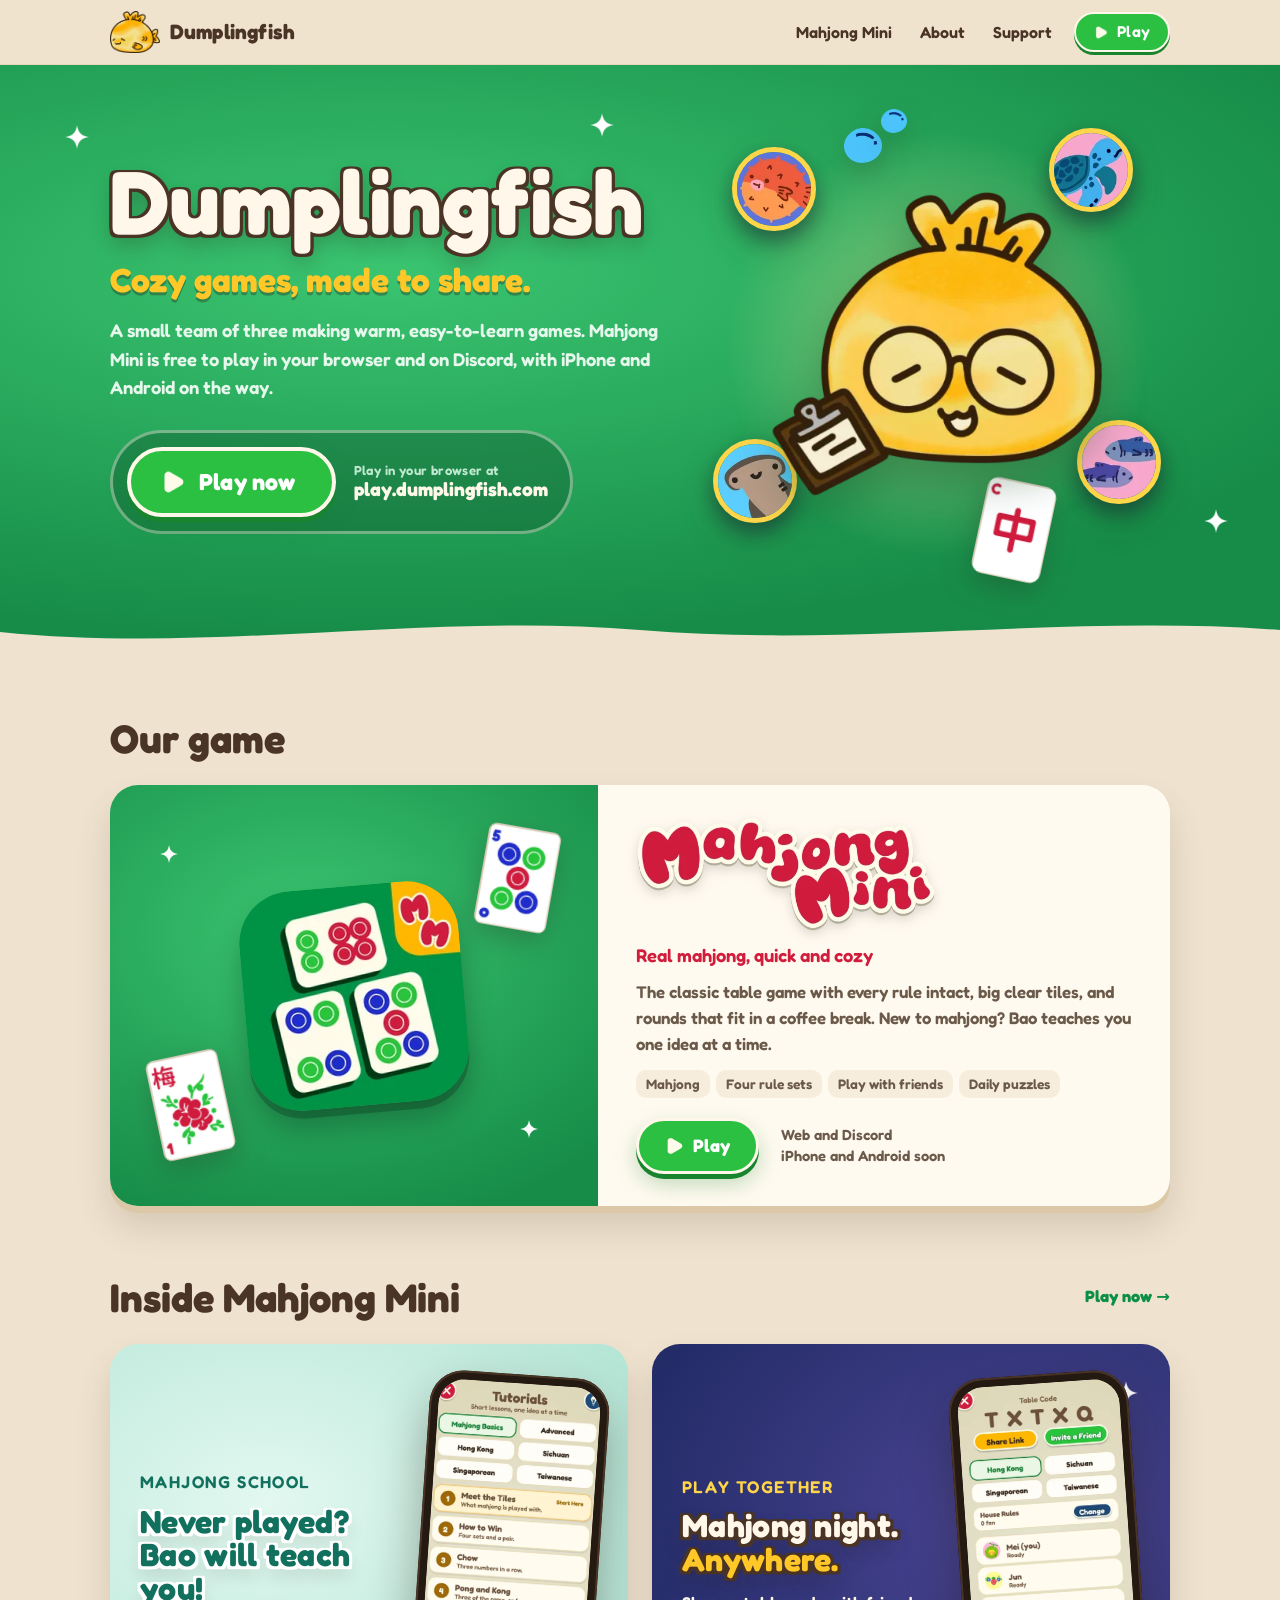
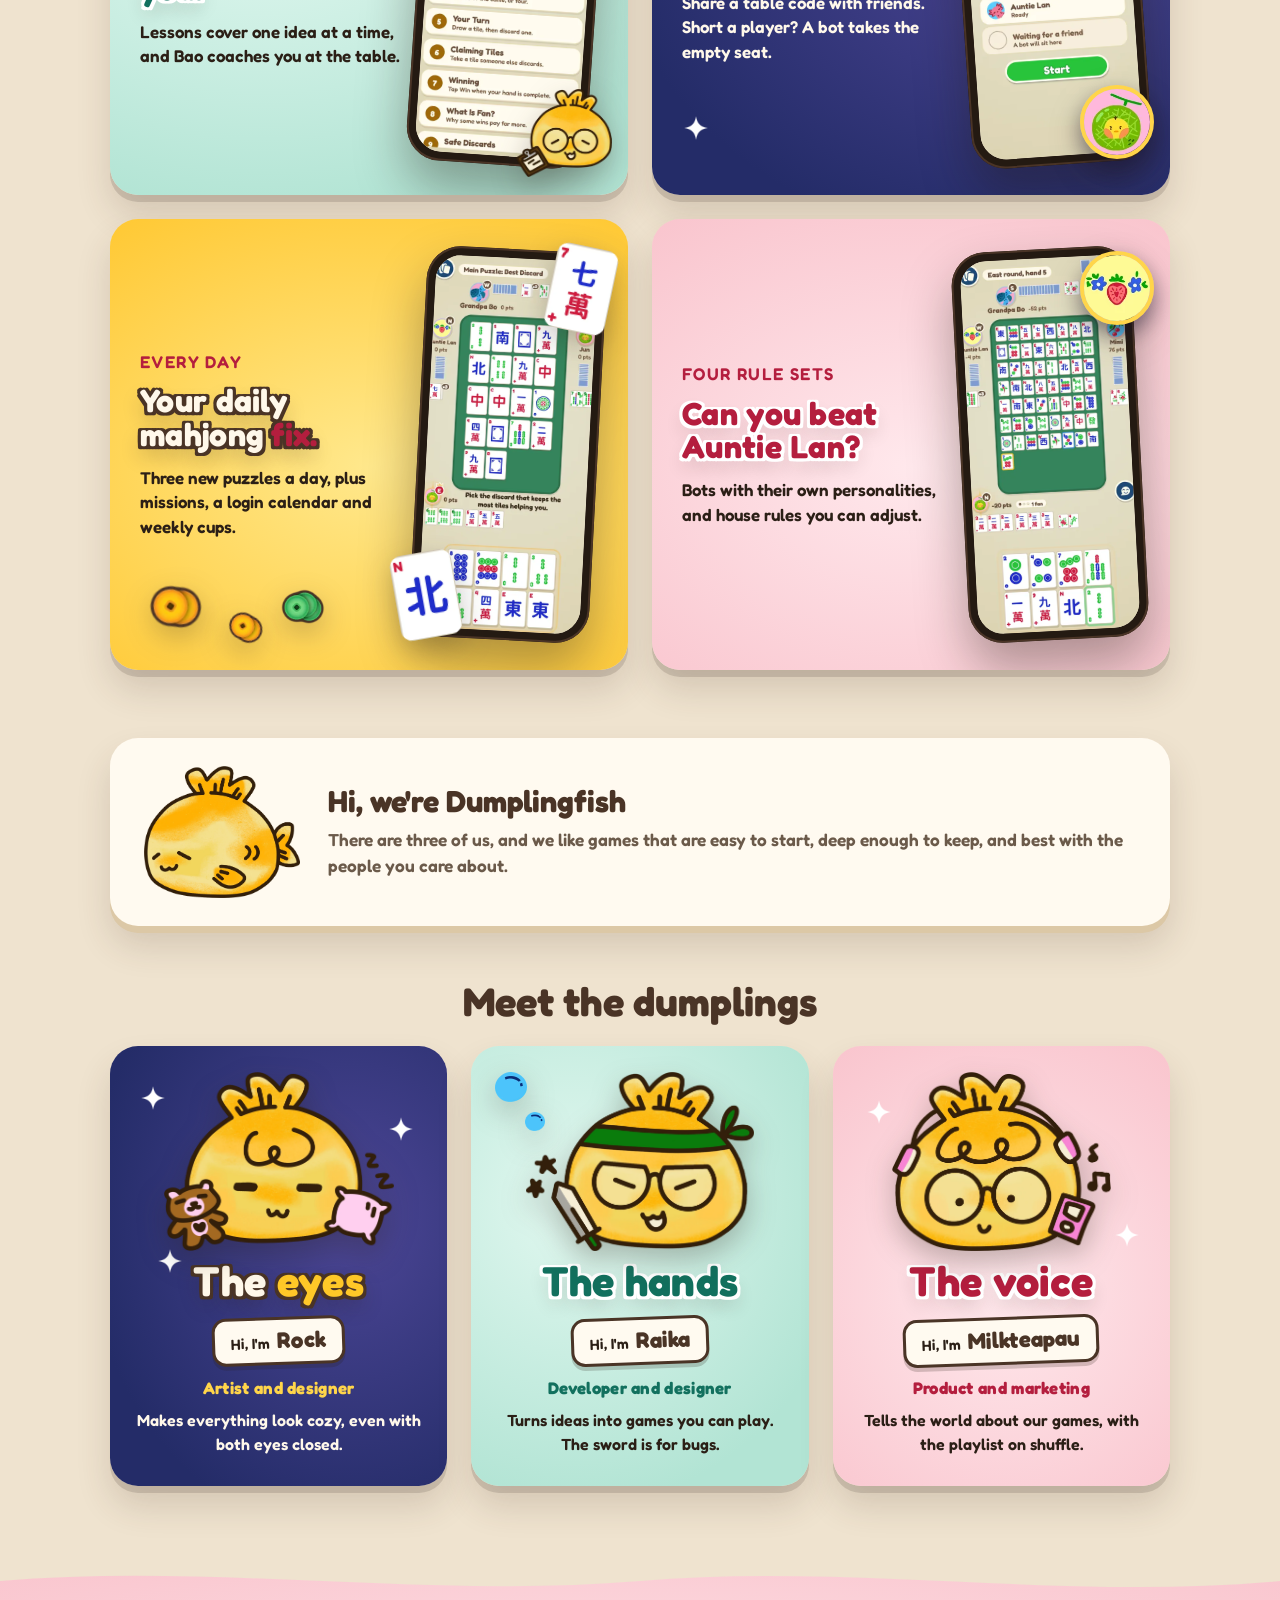
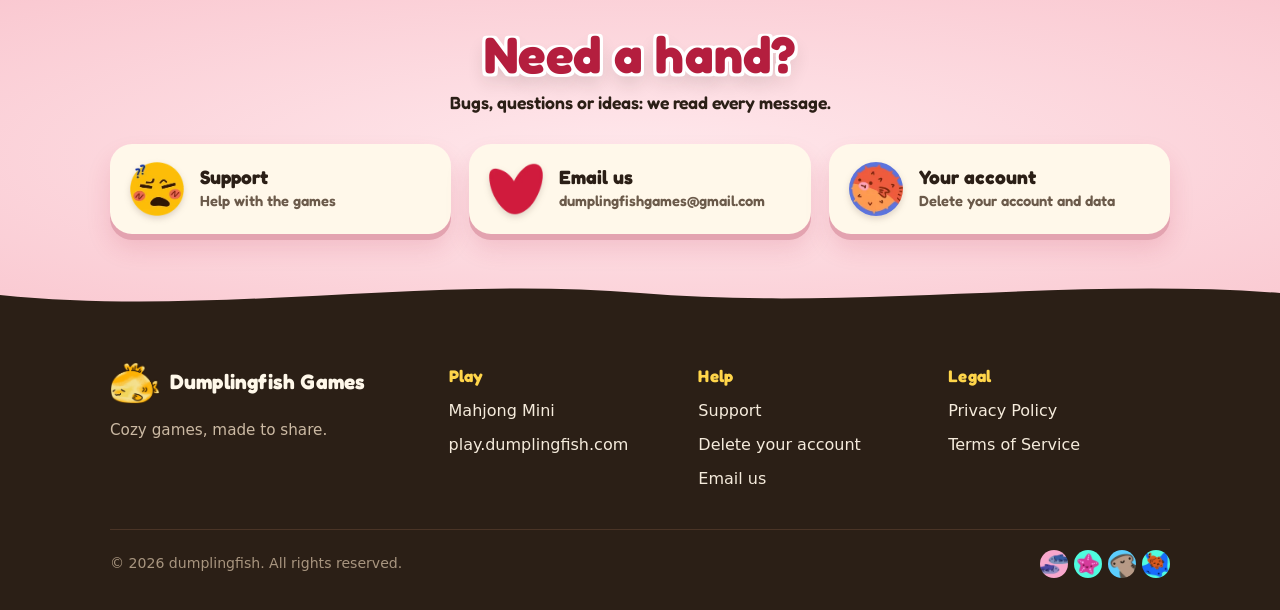
==== commit 52d0d85e: "Meet the dumplings: the team of three under About Rock (the eyes), Raika (the hands) and Milkteapau " ====
--- a/index.html
+++ b/index.html
@@ -167,6 +167,38 @@
             <p>There are three of us, and we like games that are easy to start, deep enough to keep, and best with the people you care about.</p>
           </div>
         </div>
+
+        <h3 class="team-head" id="team">Meet the dumplings</h3>
+        <ul class="team">
+          <li class="member band night" style="--tilt: -2deg">
+            <img class="twinkle" src="assets/img/twinkle.webp" alt="" style="left: 9%; top: 9%">
+            <img class="twinkle late" src="assets/img/twinkle.webp" alt="" style="right: 10%; top: 16%">
+            <img class="twinkle later" src="assets/img/twinkle.webp" alt="" style="left: 14%; top: 46%">
+            <div class="pic"><img class="portrait bob slow" src="assets/img/team-rock.webp" alt="Rock as a sleepy dumplingfish, hugging a teddy bear next to a pillow" width="979" height="764" loading="lazy"></div>
+            <h4 class="shout cream">The <span class="hi">eyes</span></h4>
+            <p class="tag"><span>Hi, I'm</span> <strong>Rock</strong></p>
+            <p class="role">Artist and designer</p>
+            <p class="quip">Makes everything look cozy, even with both eyes closed.</p>
+          </li>
+          <li class="member band mint" style="--tilt: 2deg">
+            <img class="float bob" src="assets/img/bubble.webp" alt="" width="128" height="120" loading="lazy" style="width: 32px; left: 7%; top: 6%">
+            <img class="float bob late" src="assets/img/bubble.webp" alt="" width="128" height="120" loading="lazy" style="width: 20px; left: 16%; top: 15%">
+            <div class="pic"><img class="portrait bob late" src="assets/img/team-raika.webp" alt="Raika as a dumplingfish in a green headband and glasses, holding a wooden sword" width="941" height="741" loading="lazy"></div>
+            <h4 class="shout on-white">The hands</h4>
+            <p class="tag"><span>Hi, I'm</span> <strong>Raika</strong></p>
+            <p class="role">Developer and designer</p>
+            <p class="quip">Turns ideas into games you can play. The sword is for bugs.</p>
+          </li>
+          <li class="member band pink" style="--tilt: -2deg">
+            <img class="twinkle late" src="assets/img/twinkle.webp" alt="" style="left: 10%; top: 12%">
+            <img class="twinkle" src="assets/img/twinkle.webp" alt="" style="right: 9%; top: 40%">
+            <div class="pic"><img class="portrait bob slow late" src="assets/img/team-milkteapau.webp" alt="Milkteapau as a dumplingfish in headphones and glasses, with a music player" width="890" height="730" loading="lazy"></div>
+            <h4 class="shout on-white">The voice</h4>
+            <p class="tag"><span>Hi, I'm</span> <strong>Milkteapau</strong></p>
+            <p class="role">Product and marketing</p>
+            <p class="quip">Tells the world about our games, with the playlist on shuffle.</p>
+          </li>
+        </ul>
       </div>
     </section>
 
--- a/style.css
+++ b/style.css
@@ -98,7 +98,7 @@
   border-bottom: 1px solid color-mix(in srgb, var(--line) 70%, transparent);
 }
 .topbar .wrap { display: flex; align-items: center; justify-content: space-between; gap: 12px; height: 64px; }
-.brand { display: inline-flex; align-items: center; gap: 10px; color: var(--brown); text-decoration: none; font: 700 1.3rem/1 var(--display); letter-spacing: .2px; white-space: nowrap; }
+.brand { flex: none; display: inline-flex; align-items: center; gap: 10px; color: var(--brown); text-decoration: none; font: 700 1.3rem/1 var(--display); letter-spacing: .2px; white-space: nowrap; }
 .brand:hover { color: var(--brown); }
 .brand img { width: auto; height: 42px; transition: transform .25s ease; }
 .brand:hover img { transform: rotate(-8deg) scale(1.06); }
@@ -111,6 +111,8 @@
   .brand { font-size: 1.15rem; }
   .brand img { width: auto; height: 36px; }
 }
+/* Logo, name, Support and Play need about 390px: below that, Support lives in the help band and footer. */
+@media (max-width: 389px) { .nav a:not(.btn) { display: none; } }
 
 /* ---------- Buttons ---------- */
 .btn {
@@ -316,6 +318,47 @@
 .about-card p { margin: 0; font: 600 1.08rem/1.55 var(--display); color: var(--muted); }
 @media (max-width: 640px) { .about-card { grid-template-columns: 1fr; justify-items: center; text-align: center; padding: 24px 22px; } .about-card .mark { width: 124px; height: auto; } }
 
+/* The team: the three of us as dumplingfish, each on an ad palette */
+.team-head { scroll-margin-top: 84px; margin: 52px 0 22px; text-align: center; font: 700 clamp(1.8rem, 4vw, 2.5rem)/1.15 var(--display); color: var(--brown); }
+.team { list-style: none; margin: 0; padding: 0; display: grid; grid-template-columns: repeat(3, 1fr); gap: 24px; }
+.member {
+  display: flex; flex-direction: column; align-items: center; text-align: center;
+  padding: 26px 22px 30px; border-radius: 28px;
+  box-shadow: 0 7px 0 rgba(43, 31, 22, .14), 0 20px 34px var(--shadow);
+  transition: transform .25s ease;
+}
+.member:hover { transform: translateY(-6px) rotate(var(--tilt, -2deg)); }
+.member .pic { position: relative; z-index: 1; width: min(230px, 88%); margin-bottom: 8px; }
+.member:hover .pic { animation: wiggle .7s ease-in-out; }
+.member .portrait { display: block; width: 100%; height: auto; aspect-ratio: 979 / 764; object-fit: contain; filter: drop-shadow(0 12px 14px rgba(43, 31, 22, .28)); }
+.member h4 { margin: 0 0 14px; font-size: clamp(2.1rem, 3.4vw, 2.6rem); }
+.member .tag {
+  display: inline-flex; align-items: baseline; gap: 7px; margin: 0; padding: 8px 16px 9px;
+  background: #fffaf0; color: #2b1f16; border: 3px solid #4a3426; border-radius: 14px;
+  box-shadow: 0 4px 0 rgba(43, 31, 22, .2); rotate: -2deg;
+  font: 600 .92rem/1.1 var(--display);
+}
+.member .tag strong { font: 700 1.4rem/1.1 var(--display); color: #4a3426; }
+.member .role { margin: 14px 0 8px; font: 700 1.05rem/1.3 var(--display); letter-spacing: .3px; }
+.member .quip { margin: 0; max-width: 19em; font: 600 1rem/1.5 var(--display); }
+.member.night .role { color: #ffd54a; }
+.member.mint .role { color: var(--mint-ink); }
+.member.pink .role { color: var(--pink-ink); }
+.member .float { z-index: 0; }
+@keyframes wiggle {
+  0%, 100% { rotate: 0deg; }
+  20% { rotate: -7deg; }
+  40% { rotate: 6deg; }
+  60% { rotate: -4deg; }
+  80% { rotate: 2deg; }
+}
+@media (prefers-reduced-motion: reduce) {
+  .member { transition: none; }
+  .member:hover { transform: none; }
+  .member:hover .pic { animation: none; }
+}
+@media (max-width: 920px) { .team { grid-template-columns: 1fr; max-width: 440px; margin: 0 auto; } }
+
 /* ---------- Home: help ---------- */
 .help .wrap { padding-top: 66px; padding-bottom: 80px; }
 .help h2 { margin: 0 0 8px; text-align: center; font-size: clamp(2.1rem, 5vw, 3.2rem); }
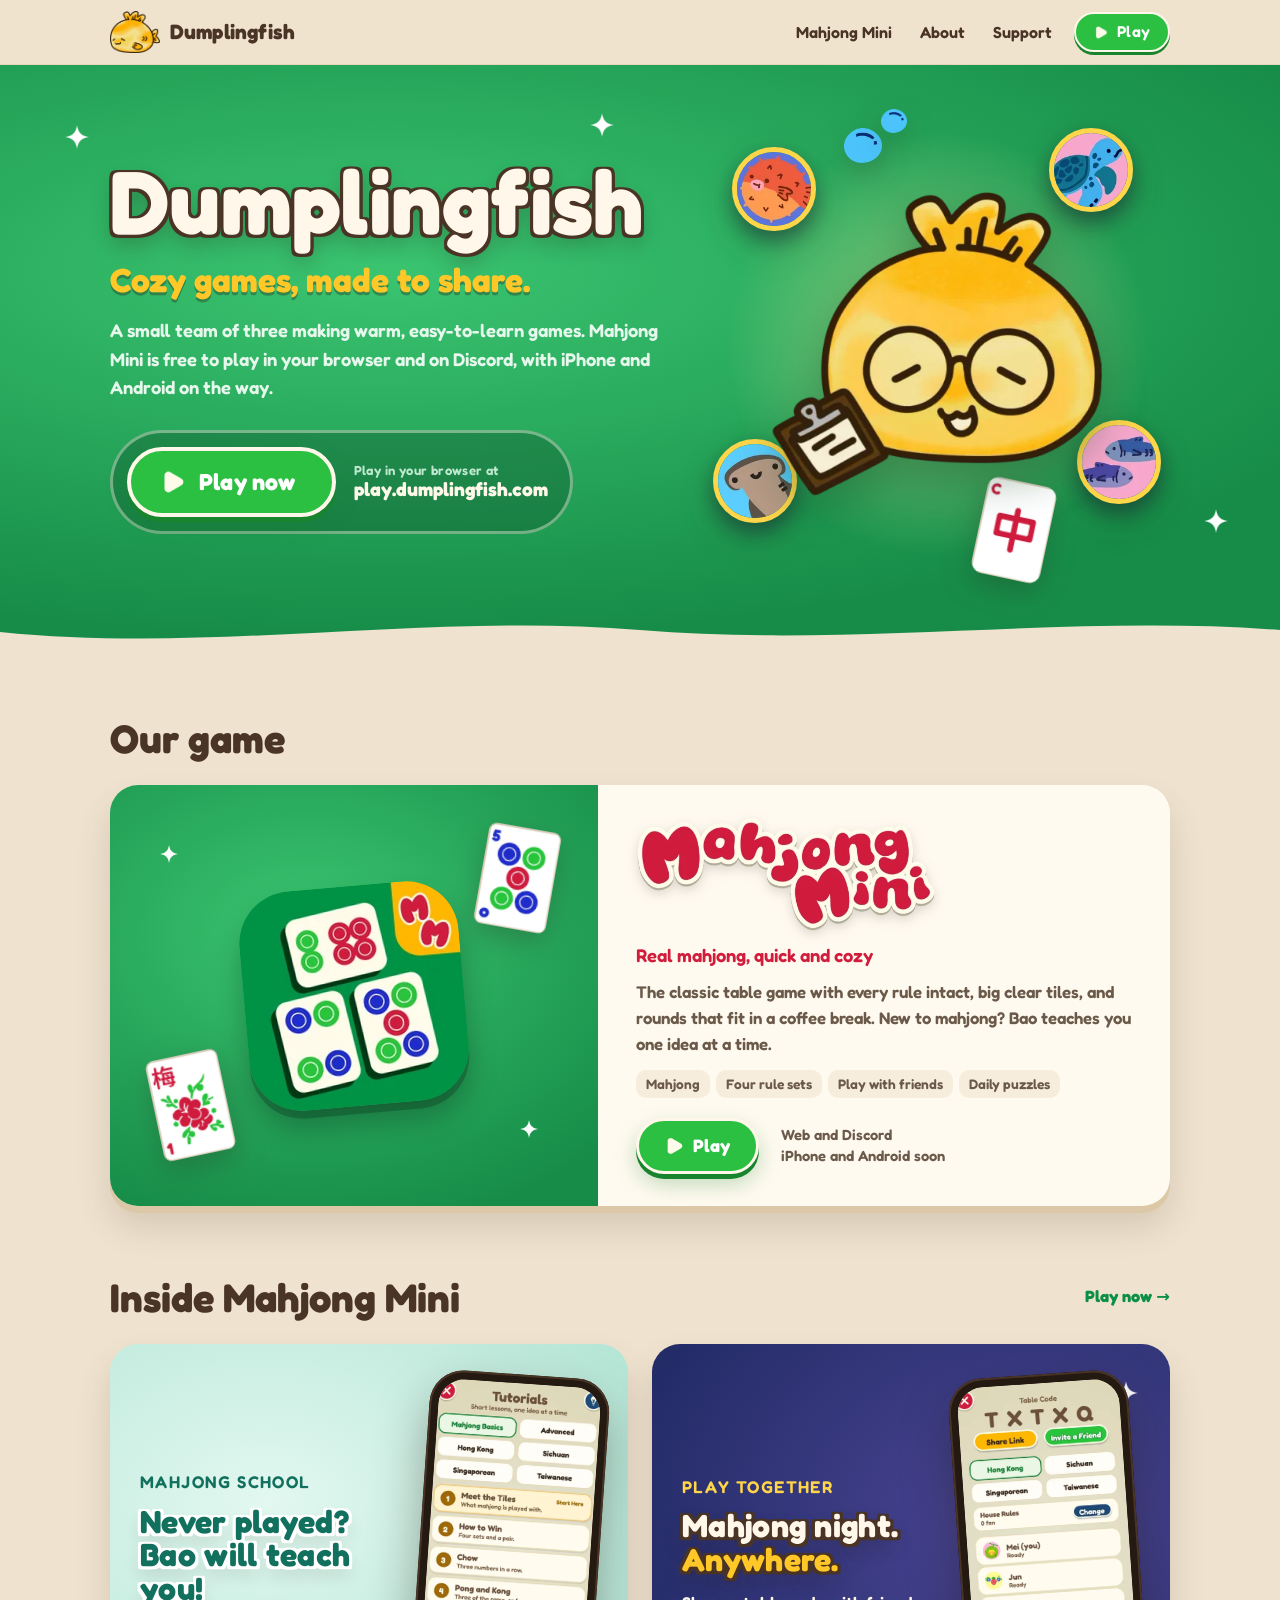
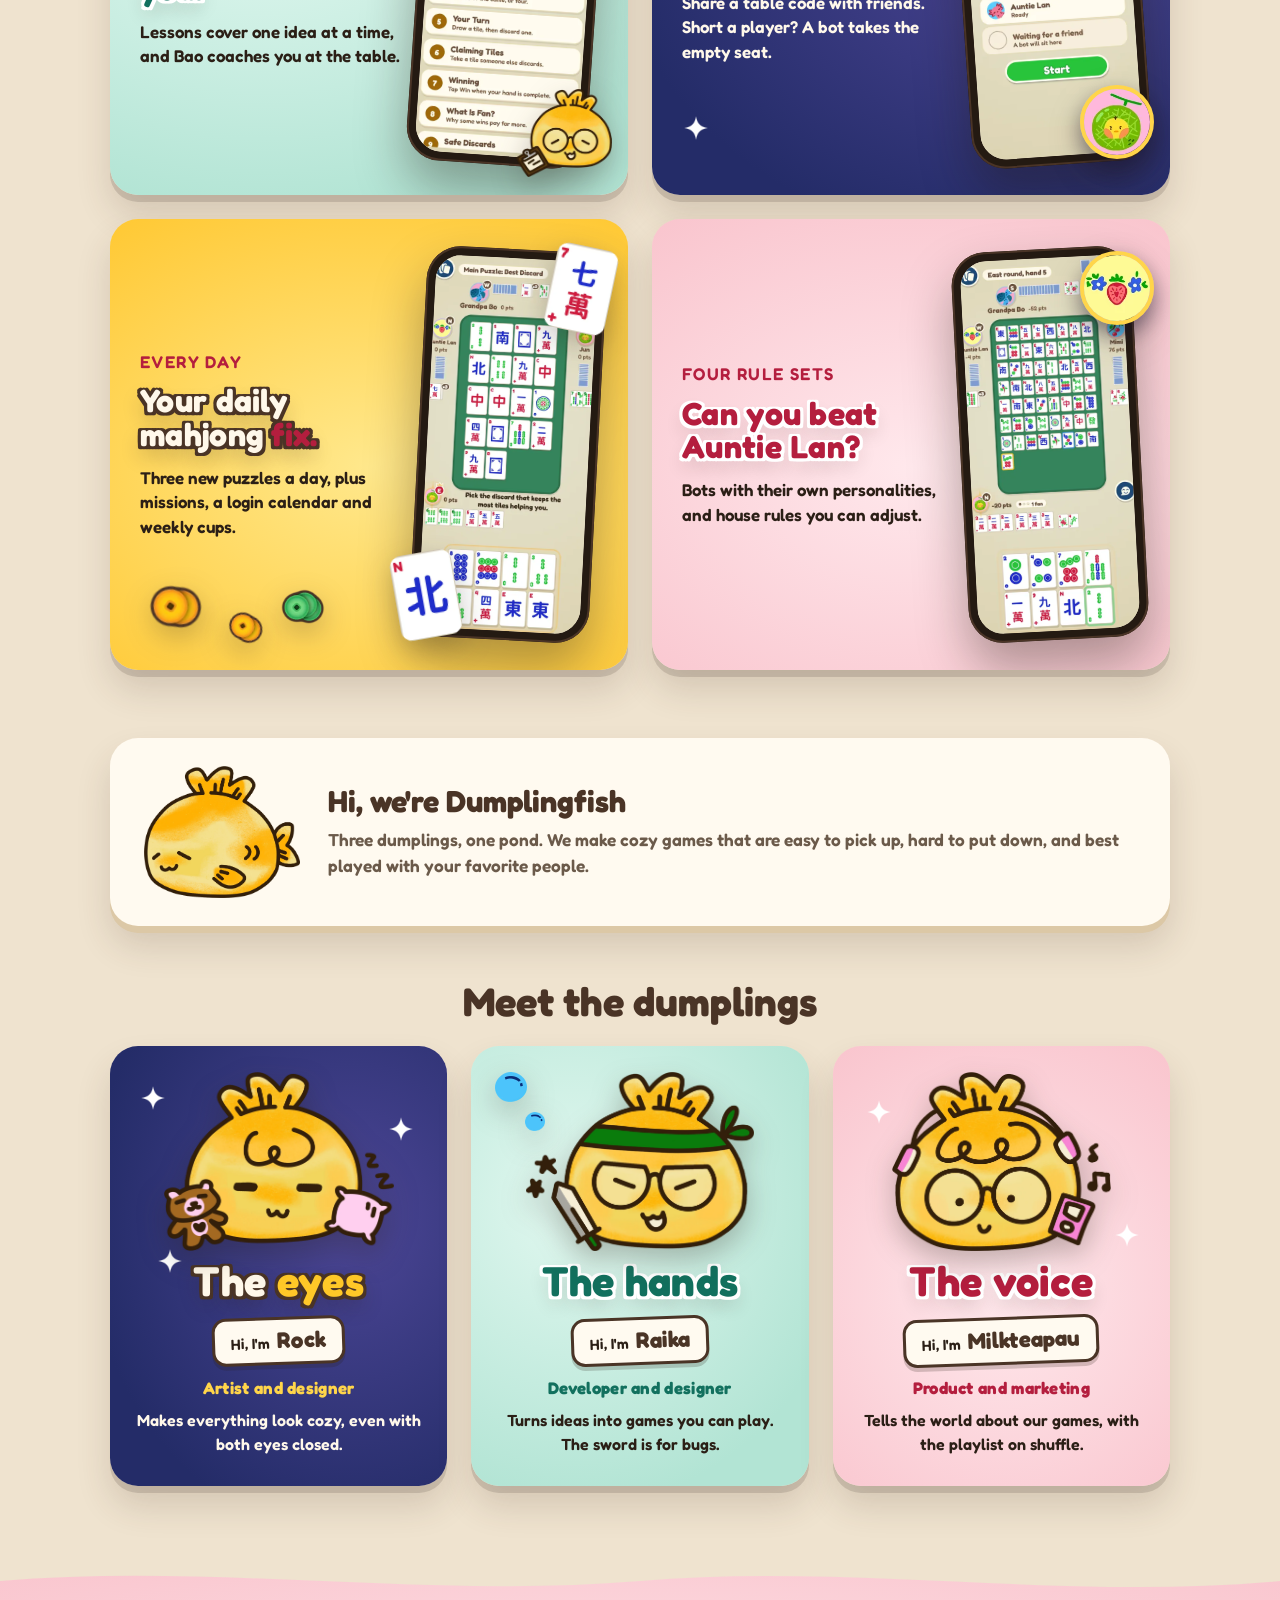
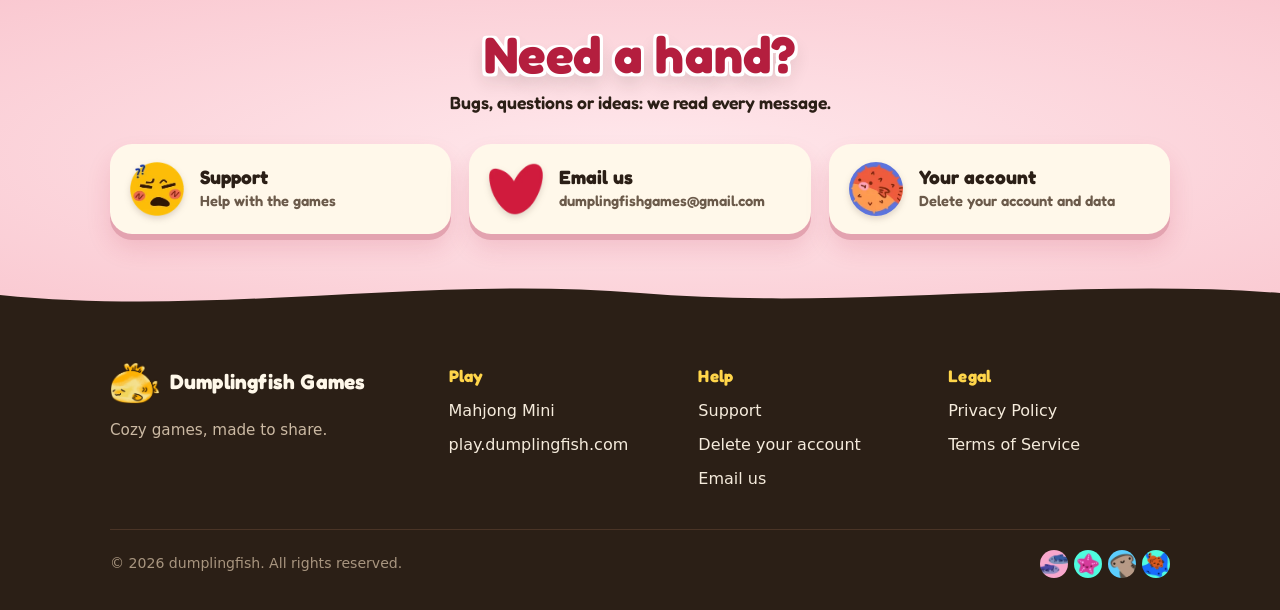
==== commit 4f81a5b1: "About line in the same voice as Meet the dumplings Co-Authored-By: Claude Opus 5.5 <noreply@anthropi" ====
--- a/index.html
+++ b/index.html
@@ -164,7 +164,7 @@
           <img class="mark bob slow" src="assets/img/dumplingfish-logo.webp" alt="" width="157" height="132" loading="lazy">
           <div>
             <h2 id="about-title">Hi, we're Dumplingfish</h2>
-            <p>There are three of us, and we like games that are easy to start, deep enough to keep, and best with the people you care about.</p>
+            <p>Three dumplings, one pond. We make cozy games that are easy to pick up, hard to put down, and best played with your favorite people.</p>
           </div>
         </div>
 
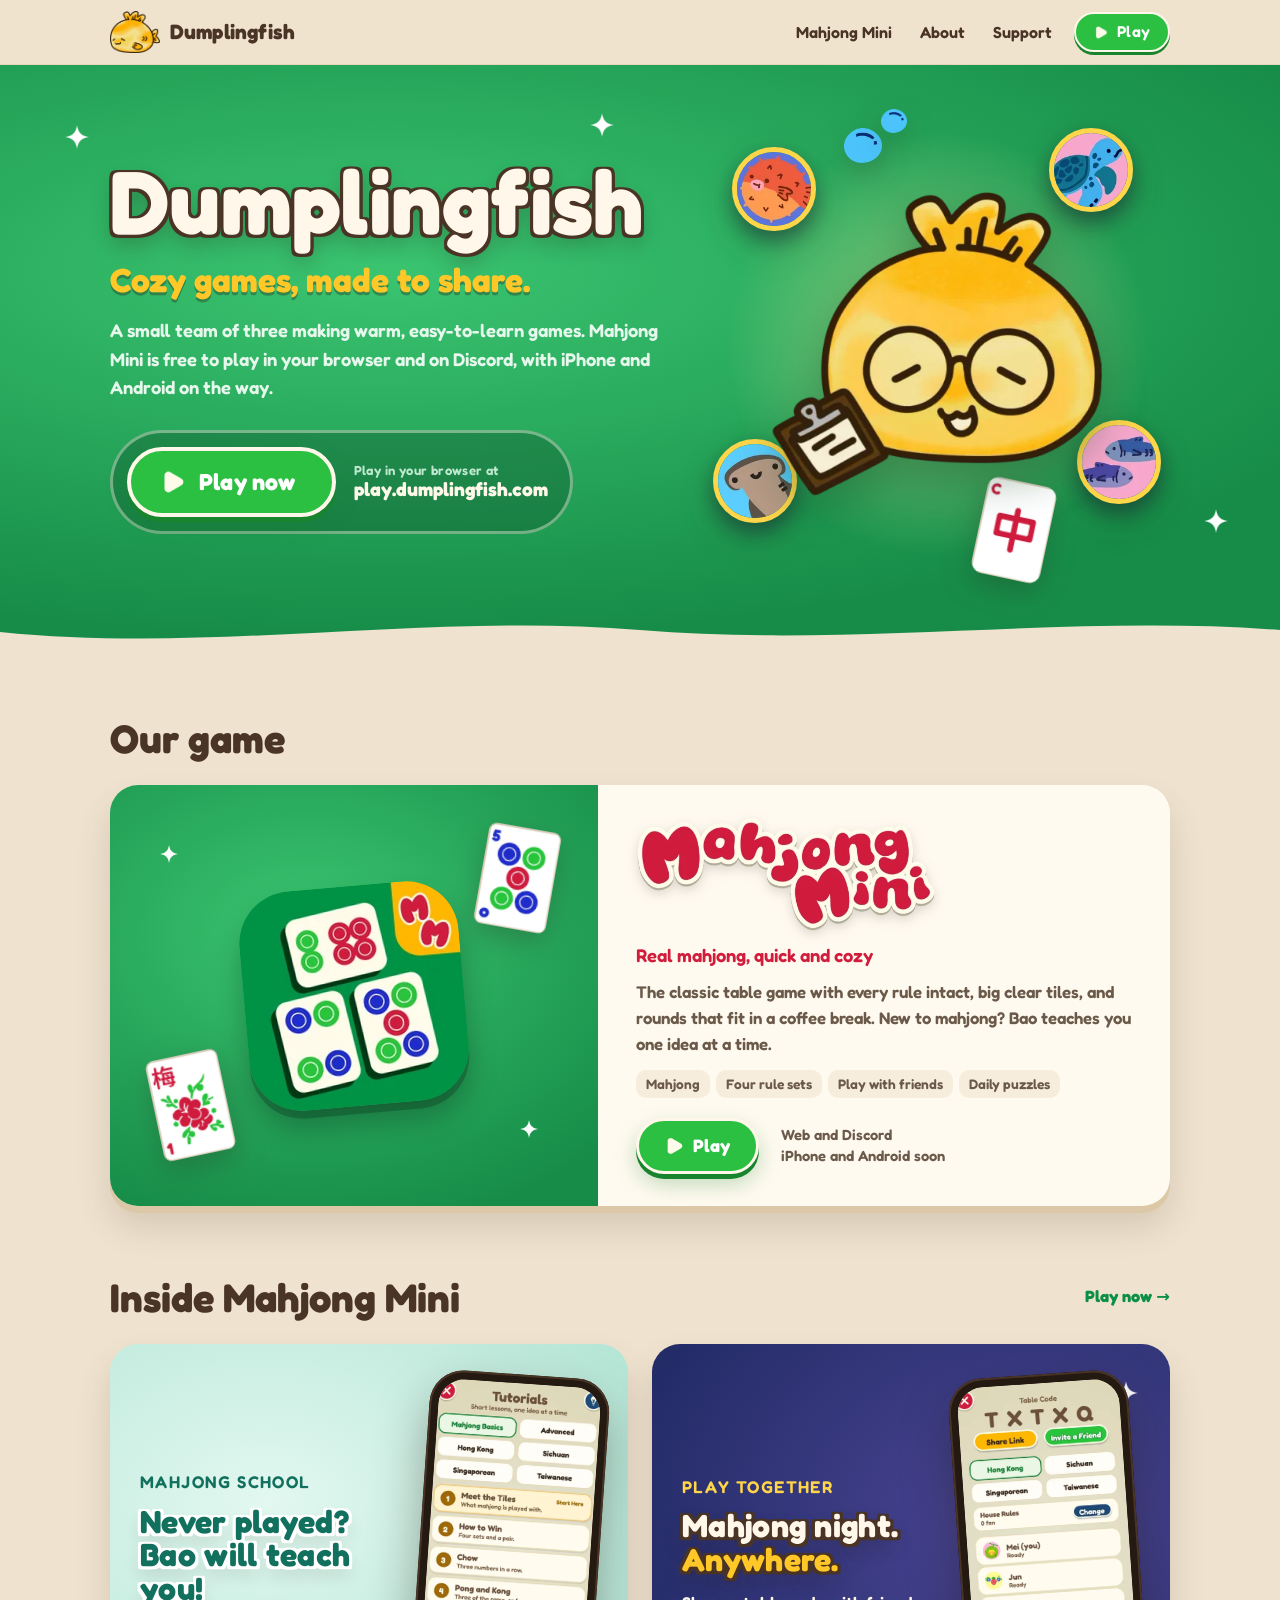
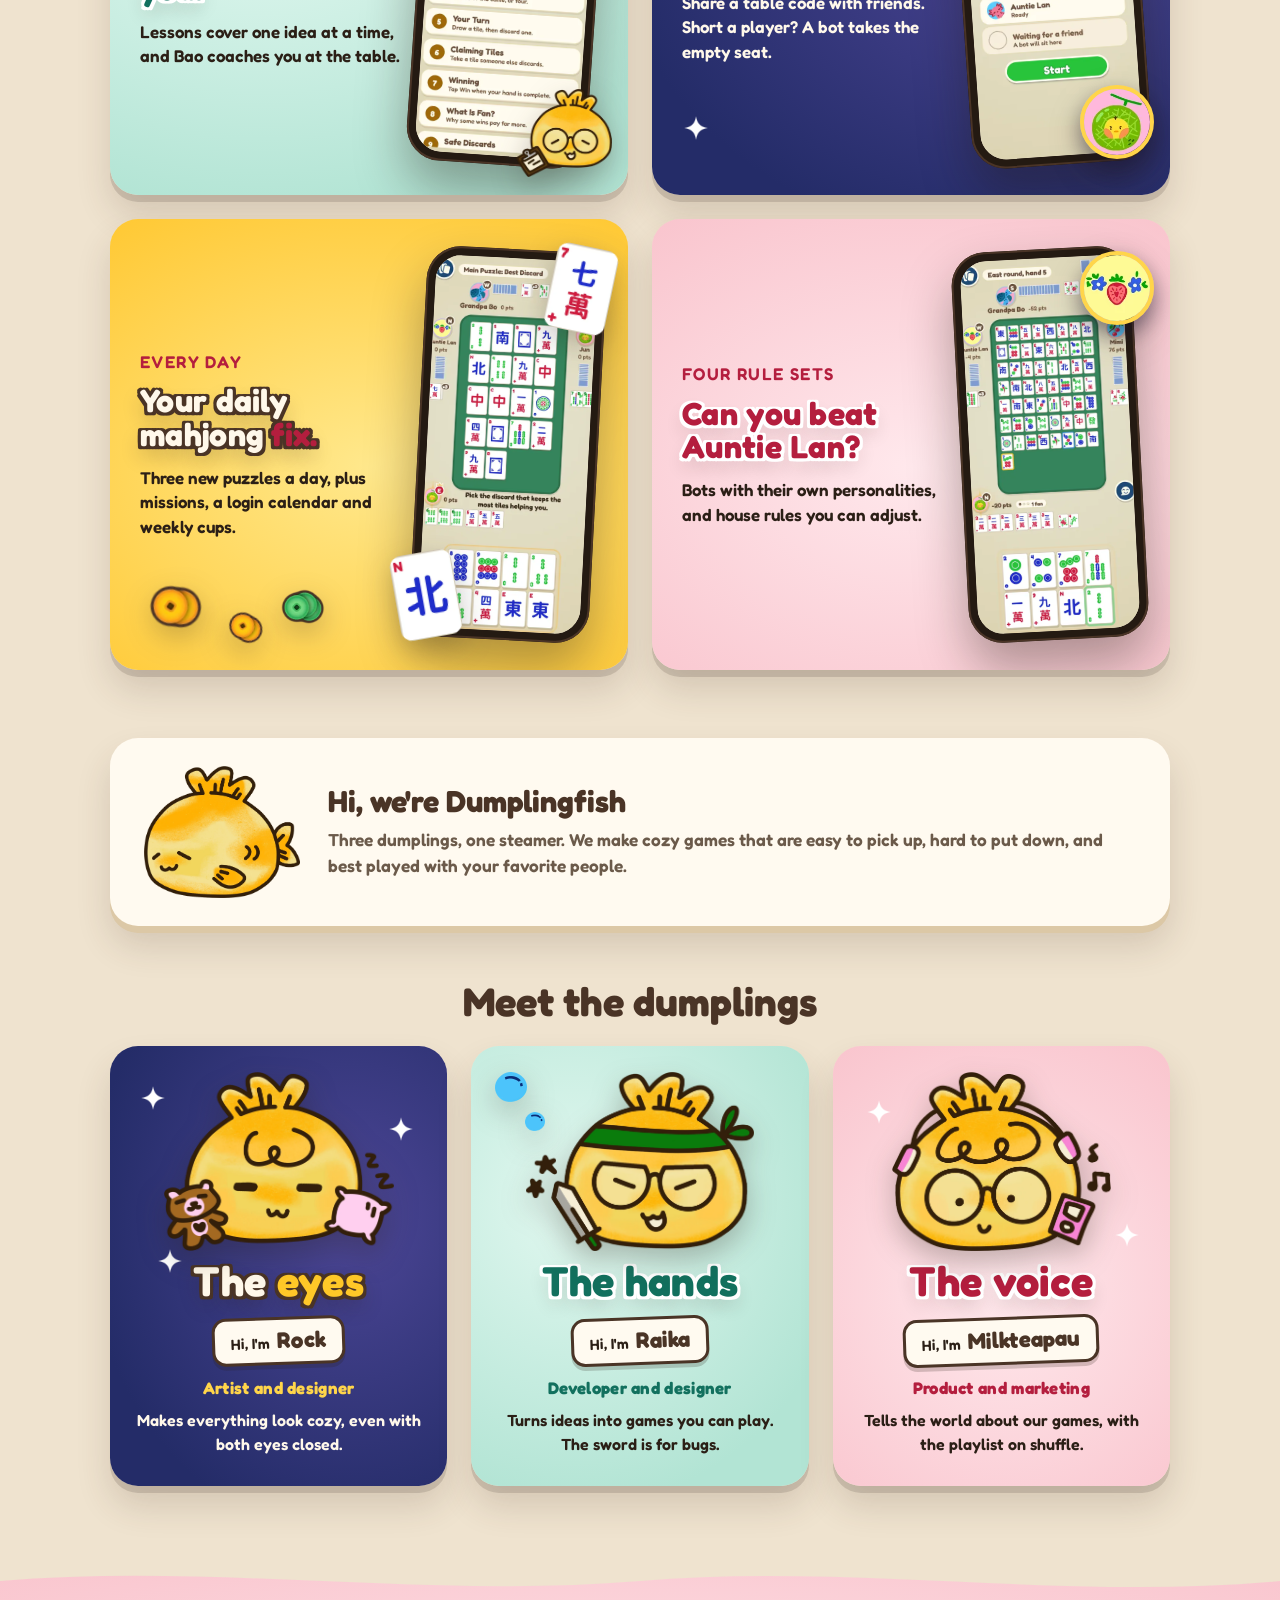
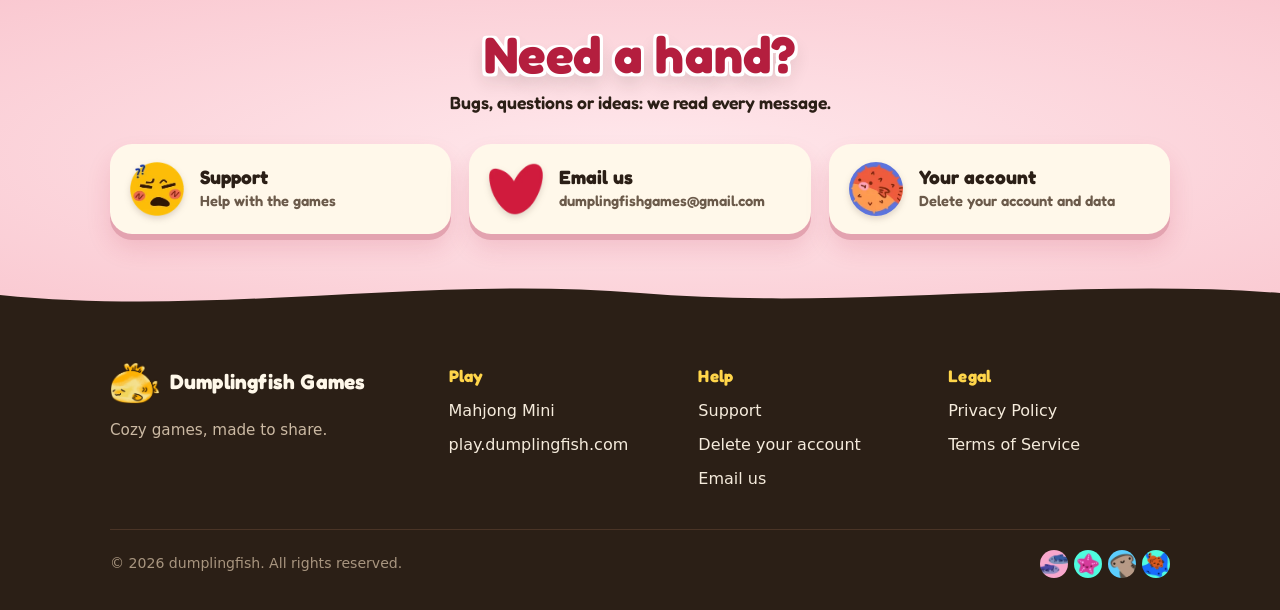
==== commit 9e5fab57: "About: three dumplings, one steamer Co-Authored-By: Claude Opus 5.5 <noreply@anthropic.com>" ====
--- a/index.html
+++ b/index.html
@@ -164,7 +164,7 @@
           <img class="mark bob slow" src="assets/img/dumplingfish-logo.webp" alt="" width="157" height="132" loading="lazy">
           <div>
             <h2 id="about-title">Hi, we're Dumplingfish</h2>
-            <p>Three dumplings, one pond. We make cozy games that are easy to pick up, hard to put down, and best played with your favorite people.</p>
+            <p>Three dumplings, one steamer. We make cozy games that are easy to pick up, hard to put down, and best played with your favorite people.</p>
           </div>
         </div>
 
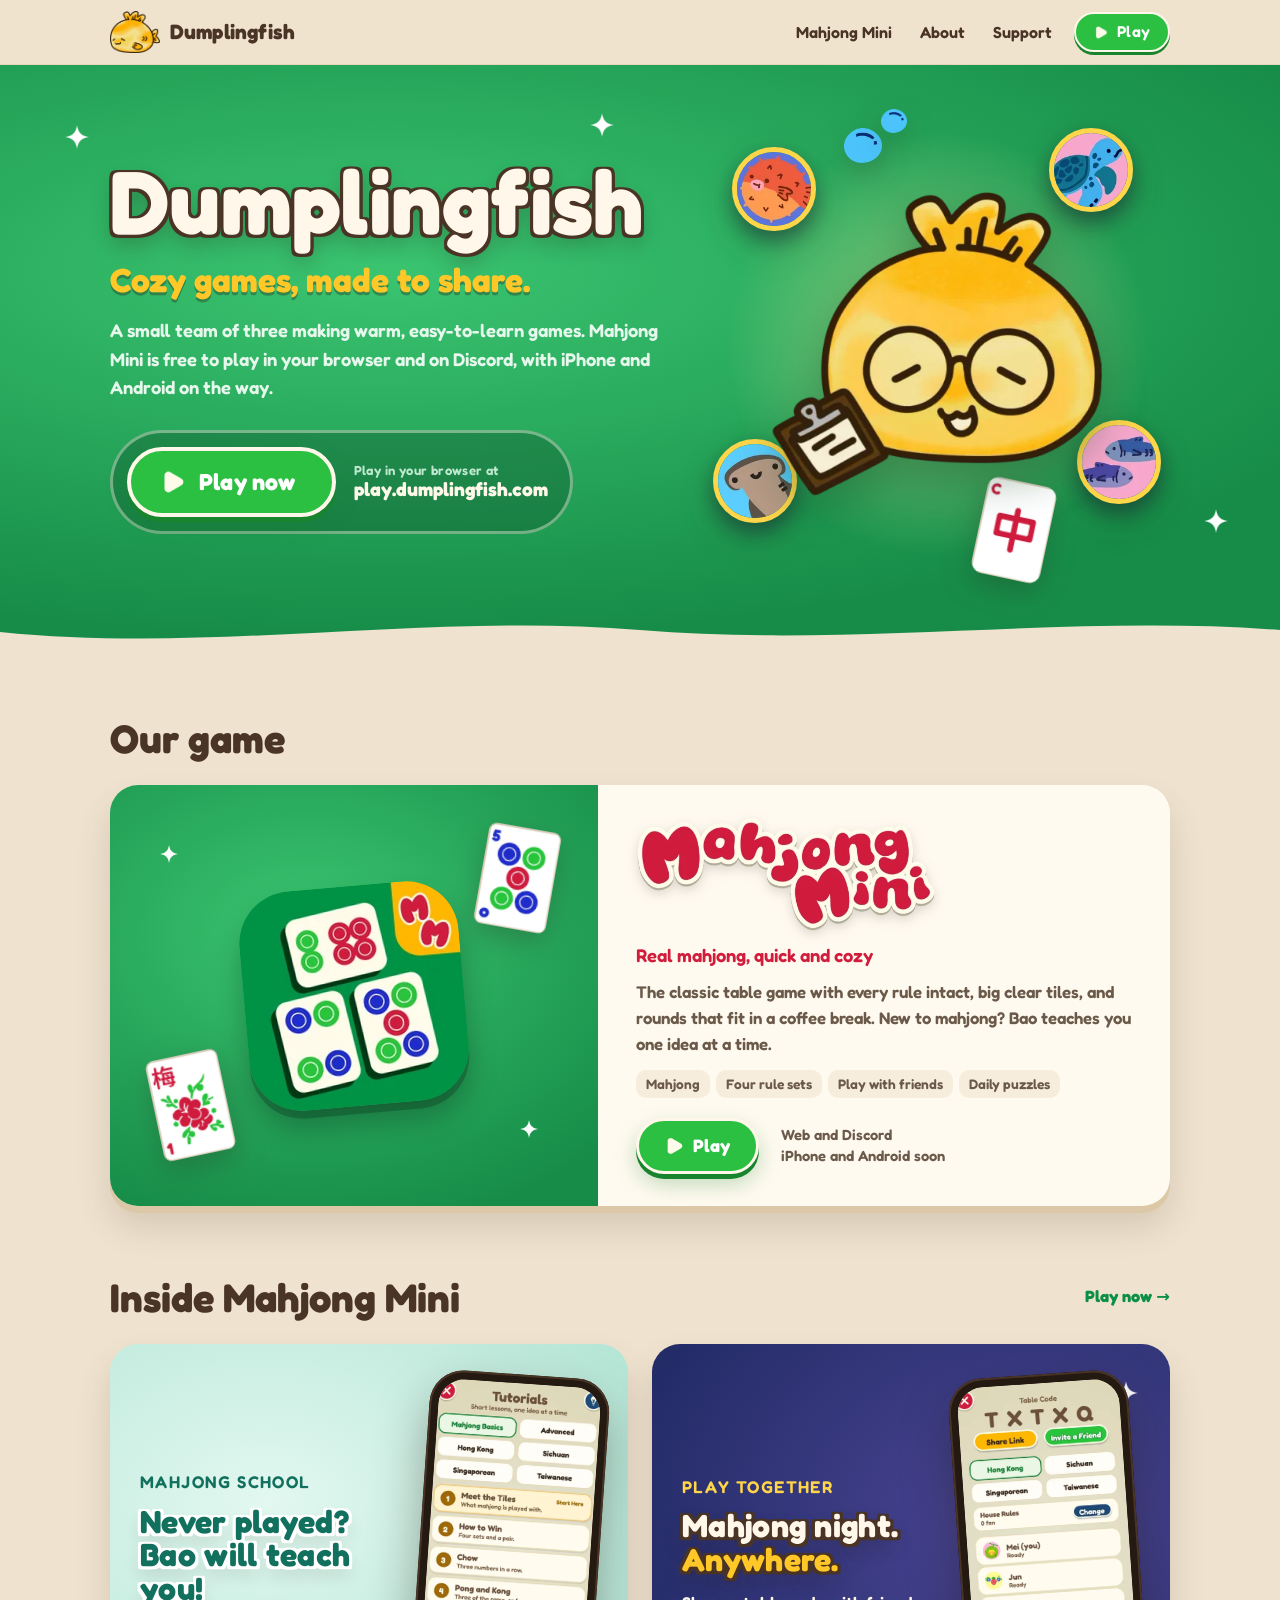
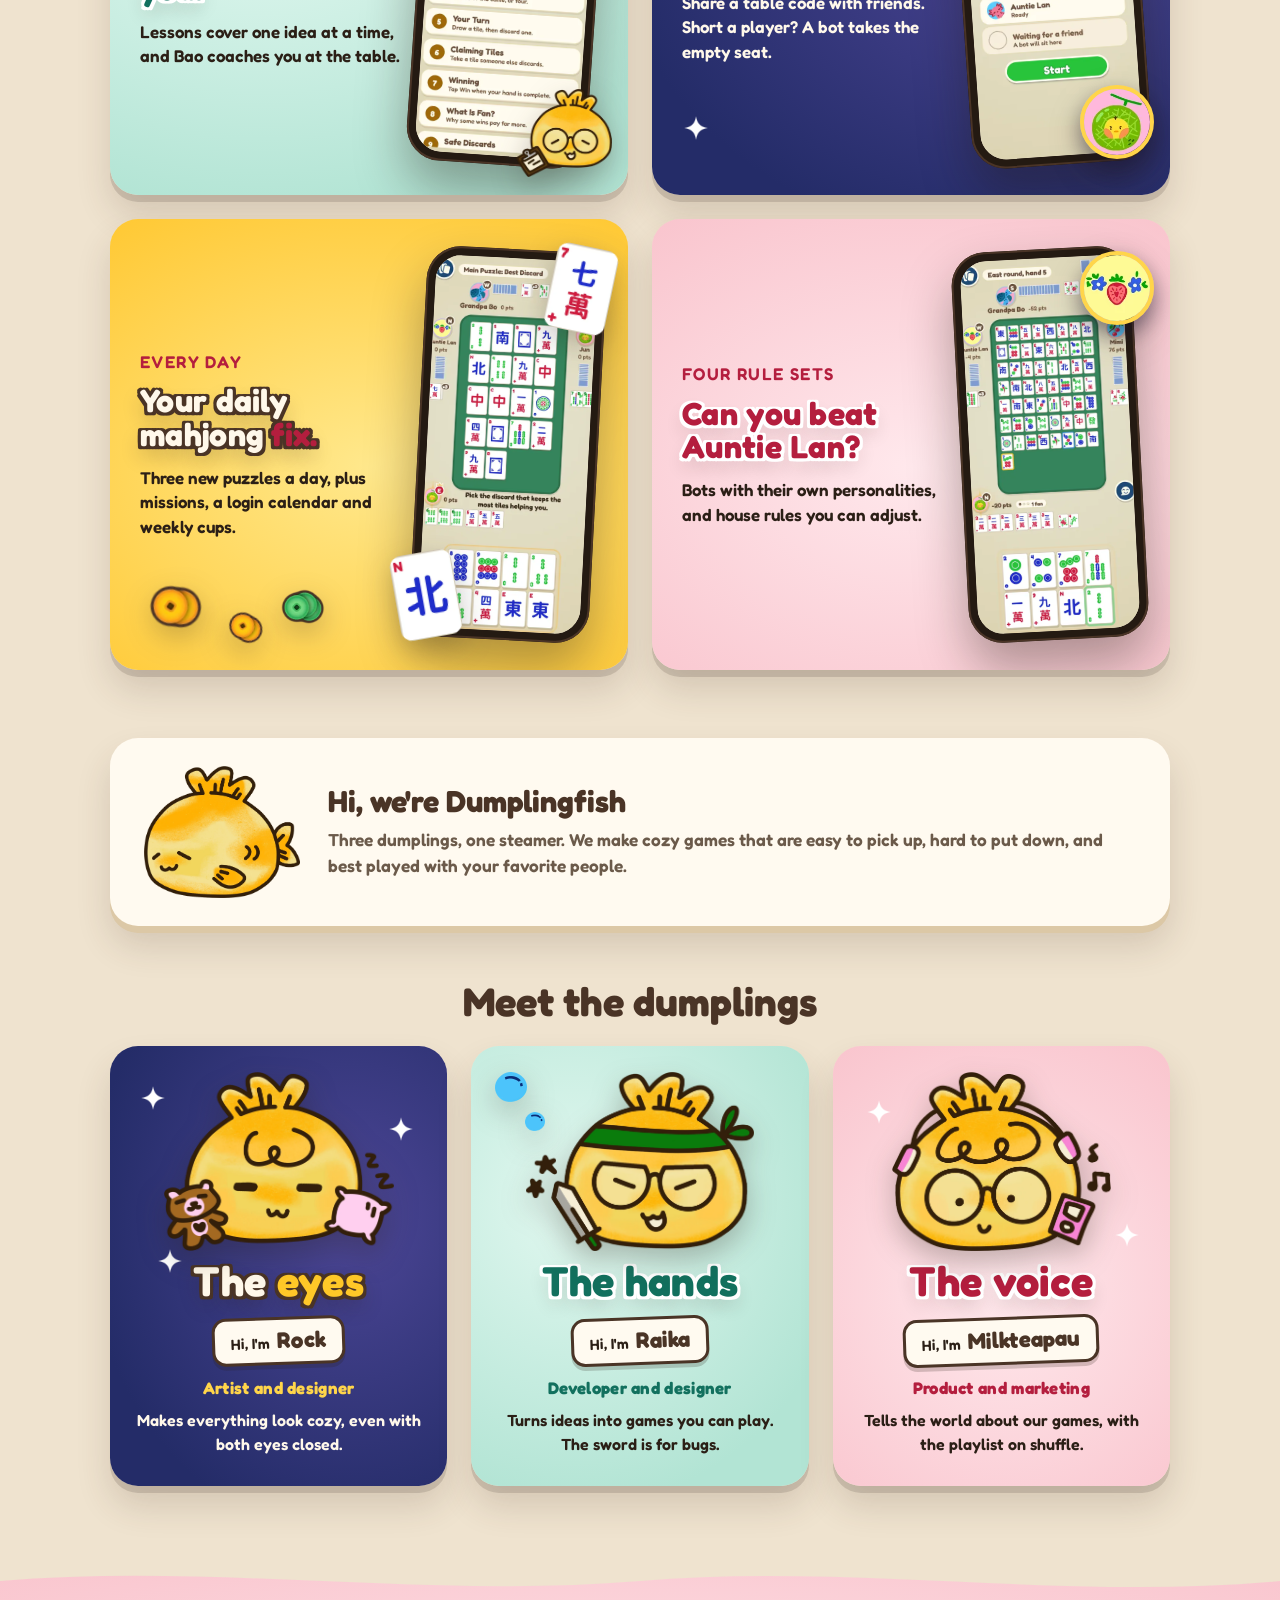
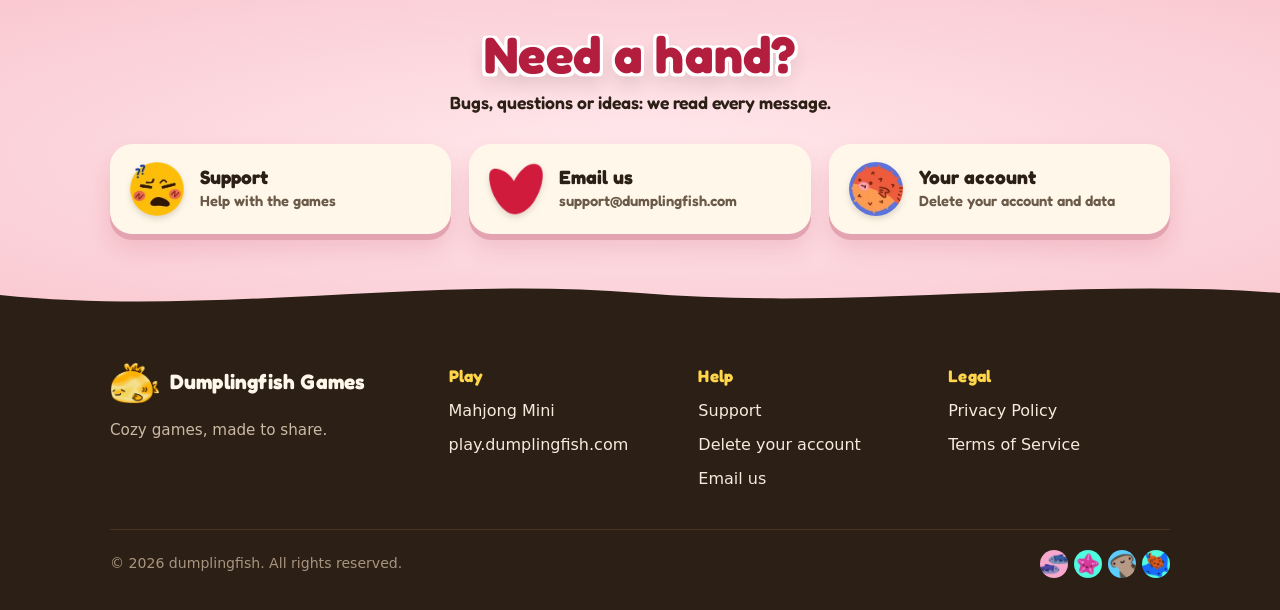
==== commit 87e10c52: "Support email is support@dumplingfish.com Every Email us link, the support and delete-account pages," ====
--- a/index.html
+++ b/index.html
@@ -22,7 +22,7 @@
   <meta name="twitter:card" content="summary_large_image">
   <link rel="preload" href="assets/fonts/Fredoka-Bold.ttf" as="font" type="font/ttf" crossorigin>
   <link rel="stylesheet" href="style.css">
-  <script type="application/ld+json">{"@context":"https://schema.org","@type":"Organization","name":"Dumplingfish Games","url":"https://dumplingfish.com/","logo":"https://dumplingfish.com/assets/img/dumplingfish-192.png","email":"dumplingfishgames@gmail.com"}</script>
+  <script type="application/ld+json">{"@context":"https://schema.org","@type":"Organization","name":"Dumplingfish Games","url":"https://dumplingfish.com/","logo":"https://dumplingfish.com/assets/img/dumplingfish-192.png","email":"support@dumplingfish.com"}</script>
 </head>
 <body>
   <a class="skip" href="#game">Skip to Mahjong Mini</a>
@@ -212,9 +212,9 @@
             <img class="sticker" src="assets/img/emote-huh.webp" alt="" width="128" height="128">
             <span><strong>Support</strong><span class="sub">Help with the games</span></span>
           </a>
-          <a class="help-card" href="mailto:dumplingfishgames@gmail.com">
+          <a class="help-card" href="mailto:support@dumplingfish.com">
             <img class="sticker" src="assets/img/emote-heart.webp" alt="" width="128" height="128">
-            <span><strong>Email us</strong><span class="sub">dumplingfishgames@gmail.com</span></span>
+            <span><strong>Email us</strong><span class="sub">support@dumplingfish.com</span></span>
           </a>
           <a class="help-card" href="delete-account.html">
             <img class="sticker face" src="assets/img/fish-pufferfish.webp" alt="" width="128" height="128">
@@ -245,7 +245,7 @@
           <ul>
             <li><a href="support.html">Support</a></li>
             <li><a href="delete-account.html">Delete your account</a></li>
-            <li><a href="mailto:dumplingfishgames@gmail.com">Email us</a></li>
+            <li><a href="mailto:support@dumplingfish.com">Email us</a></li>
           </ul>
         </nav>
         <nav aria-labelledby="foot-legal">
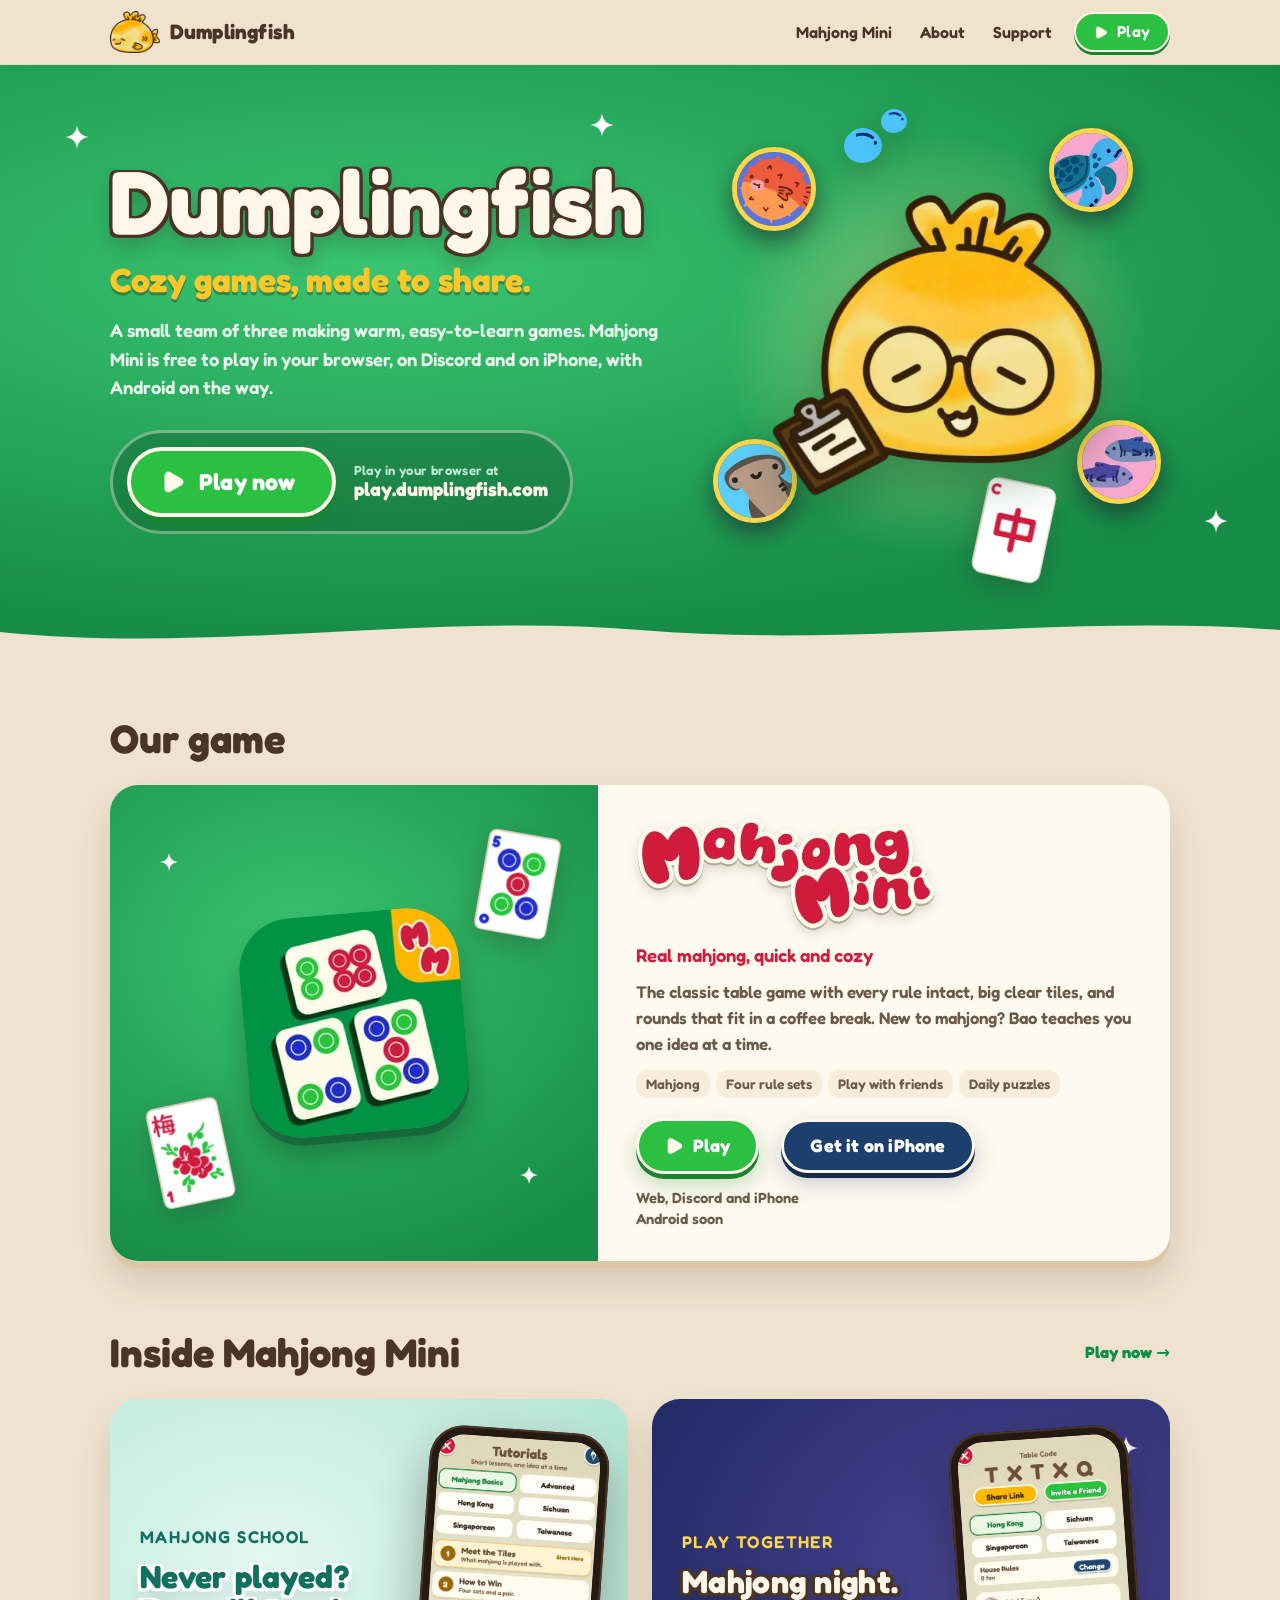
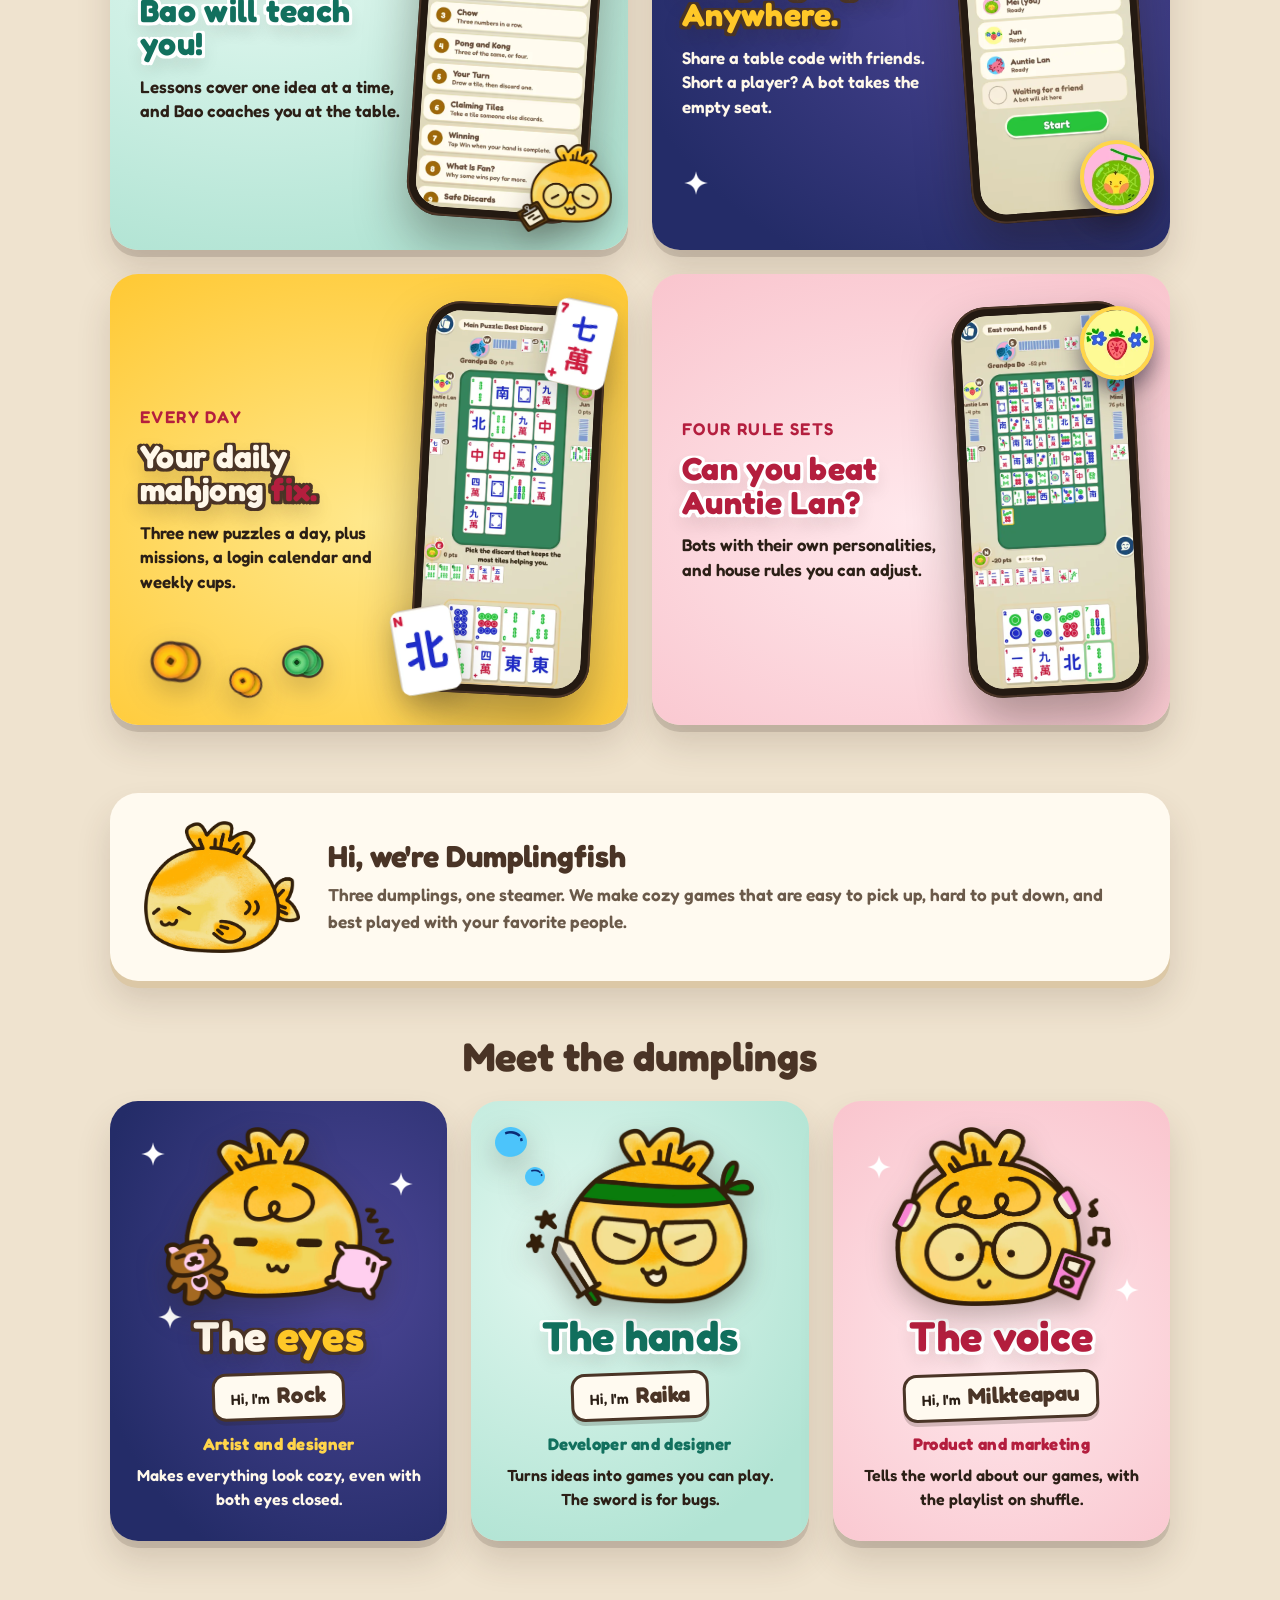
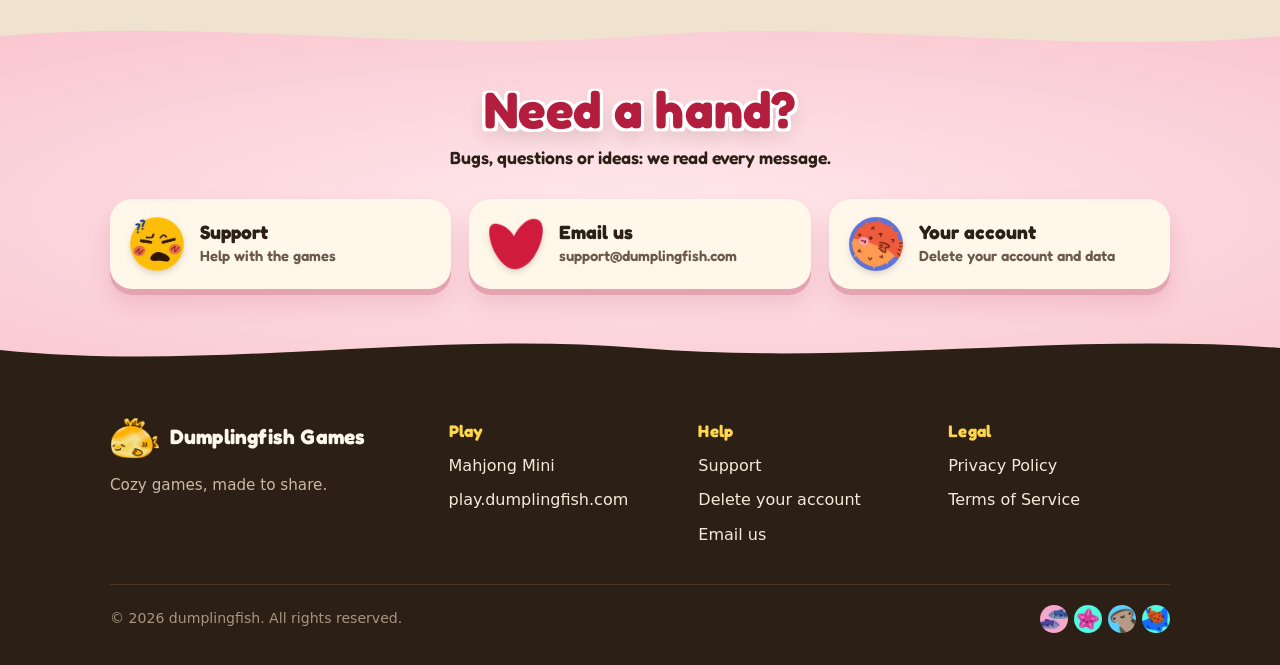
==== commit ee19645a: "Mahjong Mini is on iPhone: an App Store button on the game card, Android still soon Co-Authored-By: " ====
--- a/index.html
+++ b/index.html
@@ -47,7 +47,7 @@
       <div class="copy">
         <h1 id="studio-title" class="shout cream">Dumplingfish</h1>
         <p class="motto">Cozy games, made to share.</p>
-        <p class="lead">A small team of three making warm, easy-to-learn games. Mahjong Mini is free to play in your browser and on Discord, with iPhone and Android on the way.</p>
+        <p class="lead">A small team of three making warm, easy-to-learn games. Mahjong Mini is free to play in your browser, on Discord and on iPhone, with Android on the way.</p>
         <div class="playroute">
           <a class="btn big" href="https://play.dumplingfish.com/"><img class="icon" src="assets/img/icon-play.webp" alt="" width="64" height="64">Play now</a>
           <a class="route" href="https://play.dumplingfish.com/"><span><small>Play in your browser at</small>play.dumplingfish.com</span></a>
@@ -94,8 +94,9 @@
             </ul>
             <div class="tile-foot">
               <a class="btn" href="https://play.dumplingfish.com/mahjong-mini/"><img class="icon" src="assets/img/icon-play.webp" alt="" width="64" height="64">Play</a>
-              <!-- When a store listing goes live, link it here. -->
-              <p class="where">Web and Discord<br>iPhone and Android soon</p>
+              <a class="btn navy" href="https://apps.apple.com/app/id6790653284">Get it on iPhone</a>
+              <!-- When the Google Play listing goes live, link it here too. -->
+              <p class="where">Web, Discord and iPhone<br>Android soon</p>
             </div>
           </div>
         </article>
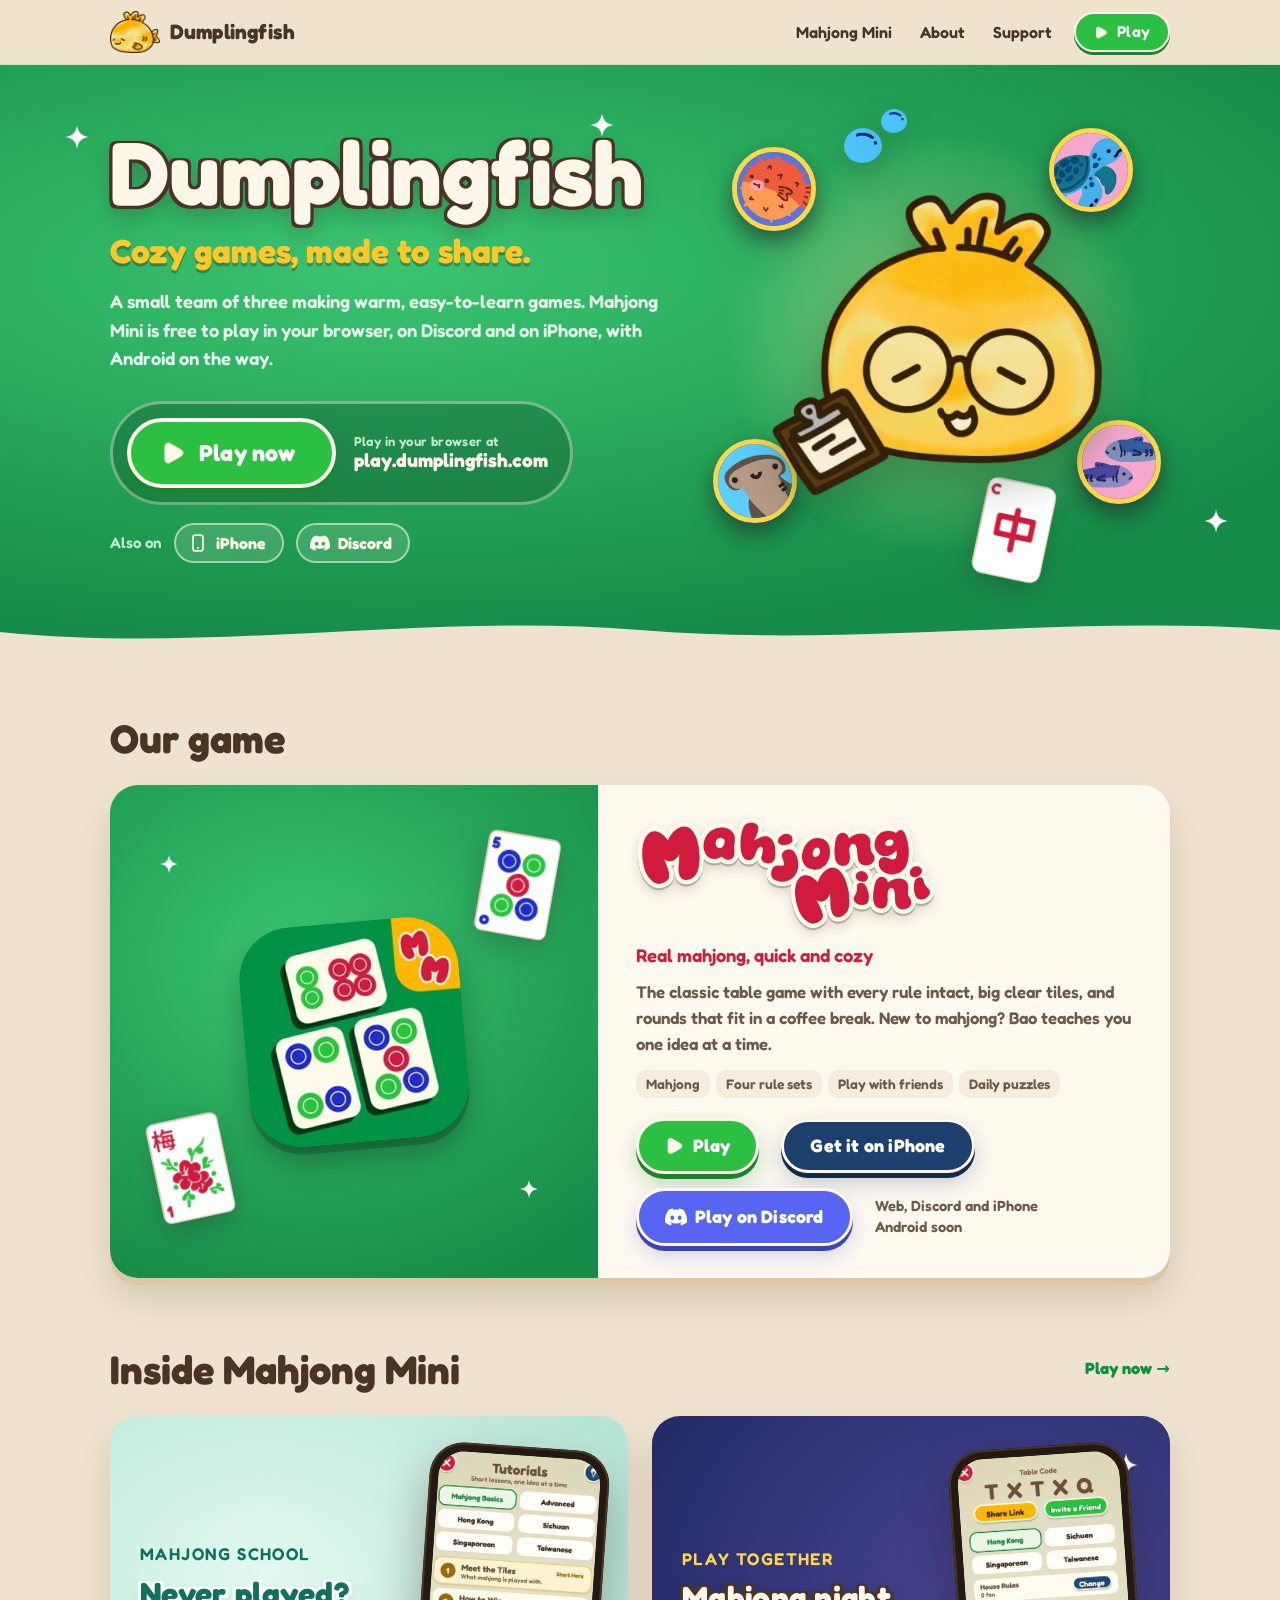
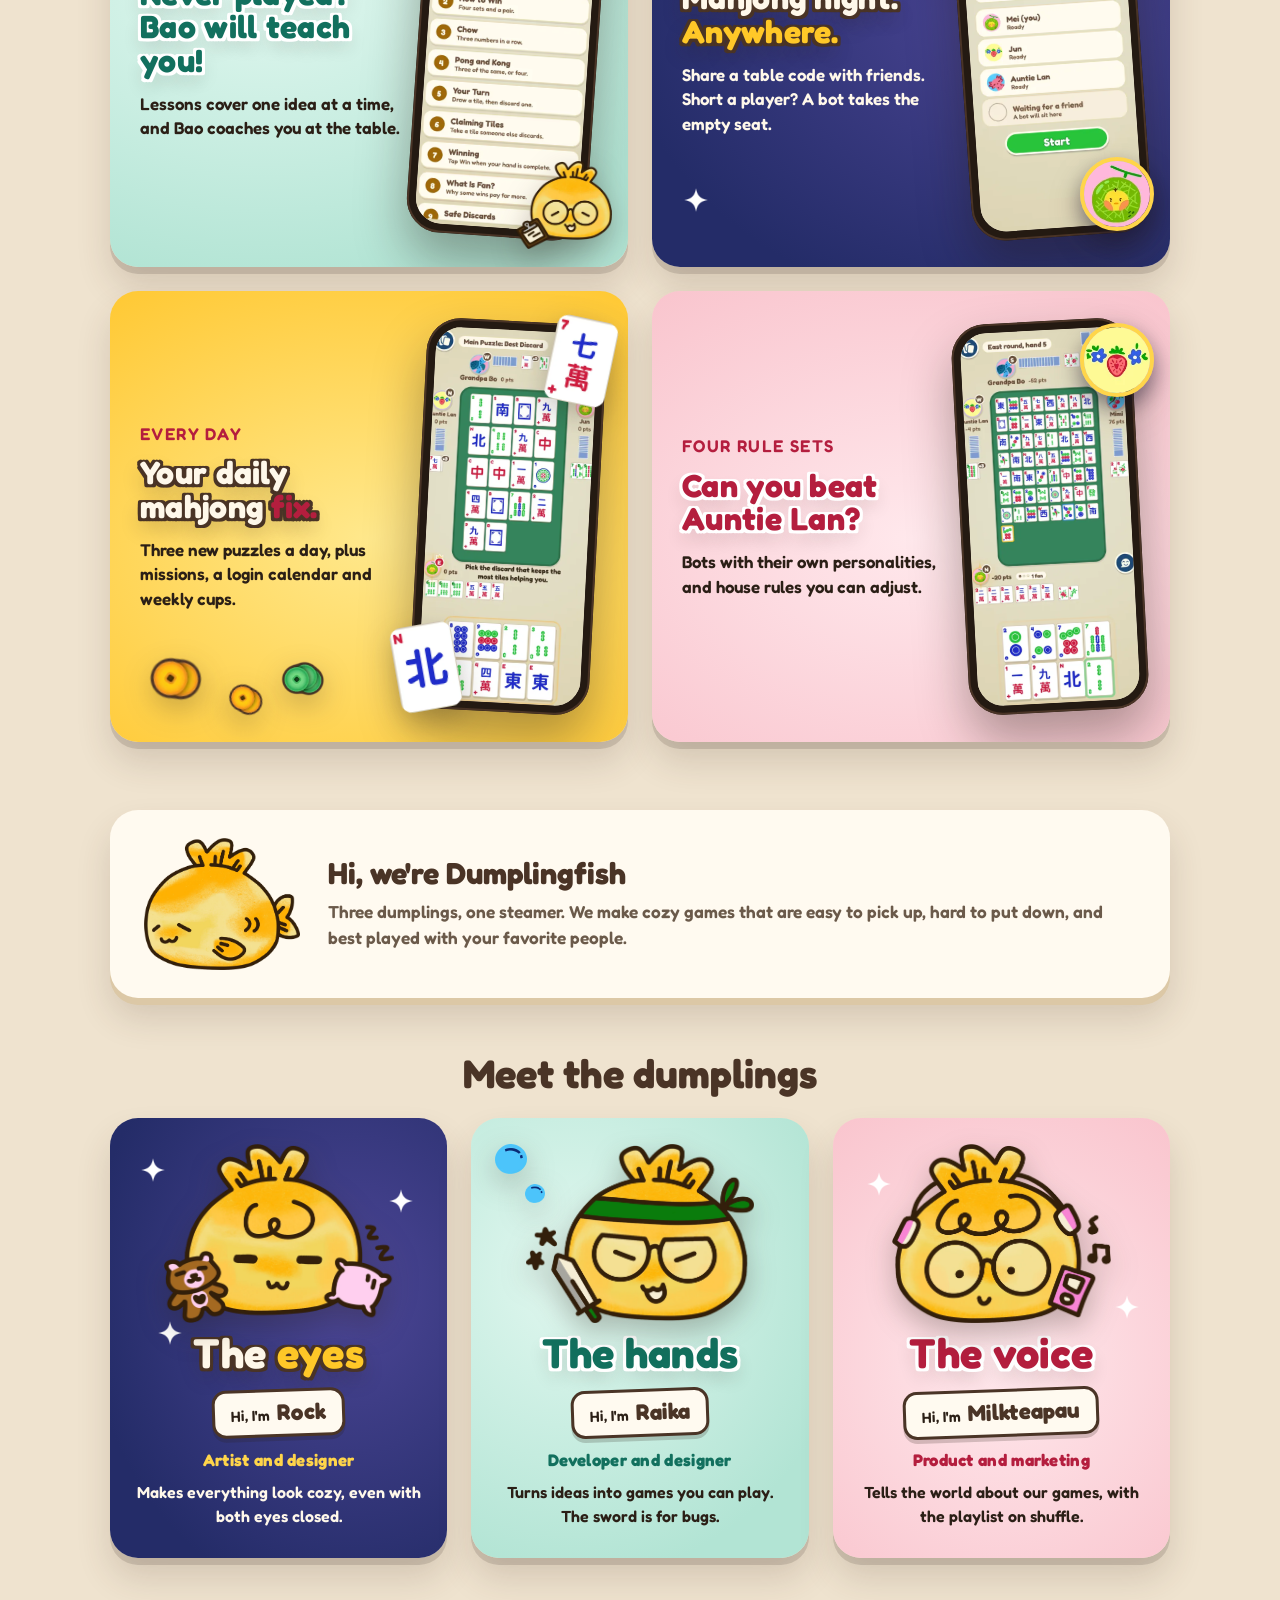
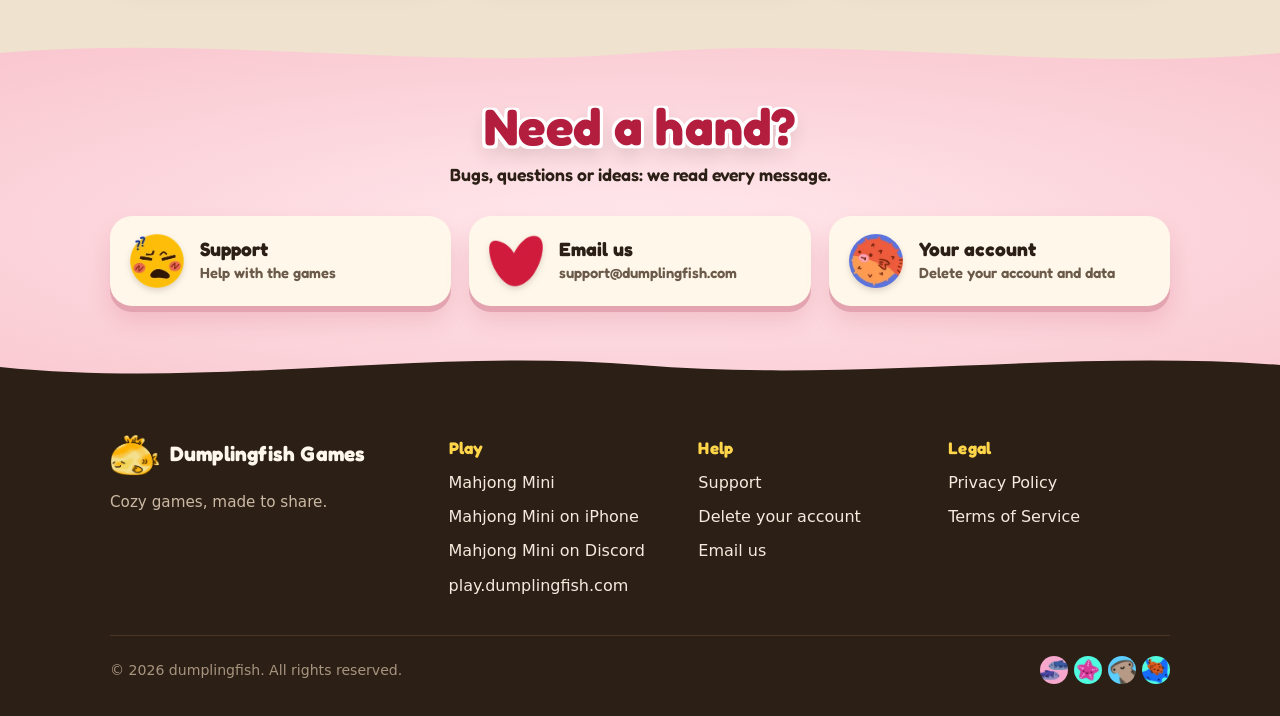
==== commit 4811e474: "Mahjong Mini on iPhone and Discord: links in the hero, on the game card and in the footer Co-Authore" ====
--- a/index.html
+++ b/index.html
@@ -52,6 +52,11 @@
           <a class="btn big" href="https://play.dumplingfish.com/"><img class="icon" src="assets/img/icon-play.webp" alt="" width="64" height="64">Play now</a>
           <a class="route" href="https://play.dumplingfish.com/"><span><small>Play in your browser at</small>play.dumplingfish.com</span></a>
         </div>
+        <p class="also">
+          <span>Also on</span>
+          <a class="pill" href="https://apps.apple.com/app/id6790653284"><svg class="glyph" viewBox="0 0 24 24" aria-hidden="true"><rect x="6" y="2.5" width="12" height="19" rx="3" fill="none" stroke="currentColor" stroke-width="2"/><circle cx="12" cy="18" r="1.2" fill="currentColor"/></svg>iPhone</a>
+          <a class="pill" href="https://discord.com/discovery/applications/1560150962868453446"><svg class="glyph" viewBox="0 0 24 24" aria-hidden="true"><path fill="currentColor" d="M20.317 4.3698a19.7913 19.7913 0 00-4.8851-1.5152.0741.0741 0 00-.0785.0371c-.211.3753-.4447.8648-.6083 1.2495-1.8447-.2762-3.68-.2762-5.4868 0-.1636-.3933-.4058-.8742-.6177-1.2495a.077.077 0 00-.0785-.037 19.7363 19.7363 0 00-4.8852 1.515.0699.0699 0 00-.0321.0277C.5334 9.0458-.319 13.5799.0992 18.0578a.0824.0824 0 00.0312.0561c2.0528 1.5076 4.0413 2.4228 5.9929 3.0294a.0777.0777 0 00.0842-.0276c.4616-.6304.8731-1.2952 1.226-1.9942a.076.076 0 00-.0416-.1057c-.6528-.2476-1.2743-.5495-1.8722-.8923a.077.077 0 01-.0076-.1277c.1258-.0943.2517-.1923.3718-.2914a.0743.0743 0 01.0776-.0105c3.9278 1.7933 8.18 1.7933 12.0614 0a.0739.0739 0 01.0785.0095c.1202.099.246.1981.3728.2924a.077.077 0 01-.0066.1276 12.2986 12.2986 0 01-1.873.8914.0766.0766 0 00-.0407.1067c.3604.698.7719 1.3628 1.225 1.9932a.076.076 0 00.0842.0286c1.961-.6067 3.9495-1.5219 6.0023-3.0294a.077.077 0 00.0313-.0552c.5004-5.177-.8382-9.6739-3.5485-13.6604a.061.061 0 00-.0312-.0286zM8.02 15.3312c-1.1825 0-2.1569-1.0857-2.1569-2.419 0-1.3332.9555-2.4189 2.157-2.4189 1.2108 0 2.1757 1.0952 2.1568 2.419 0 1.3332-.9555 2.4189-2.1569 2.4189zm7.9748 0c-1.1825 0-2.1569-1.0857-2.1569-2.419 0-1.3332.9554-2.4189 2.1569-2.4189 1.2108 0 2.1757 1.0952 2.1568 2.419 0 1.3332-.946 2.4189-2.1568 2.4189Z"/></svg>Discord</a>
+        </p>
       </div>
       <div class="studio-art" aria-hidden="true">
         <div class="halo"></div>
@@ -95,6 +100,7 @@
             <div class="tile-foot">
               <a class="btn" href="https://play.dumplingfish.com/mahjong-mini/"><img class="icon" src="assets/img/icon-play.webp" alt="" width="64" height="64">Play</a>
               <a class="btn navy" href="https://apps.apple.com/app/id6790653284">Get it on iPhone</a>
+              <a class="btn discord" href="https://discord.com/discovery/applications/1560150962868453446"><svg class="glyph" viewBox="0 0 24 24" aria-hidden="true"><path fill="currentColor" d="M20.317 4.3698a19.7913 19.7913 0 00-4.8851-1.5152.0741.0741 0 00-.0785.0371c-.211.3753-.4447.8648-.6083 1.2495-1.8447-.2762-3.68-.2762-5.4868 0-.1636-.3933-.4058-.8742-.6177-1.2495a.077.077 0 00-.0785-.037 19.7363 19.7363 0 00-4.8852 1.515.0699.0699 0 00-.0321.0277C.5334 9.0458-.319 13.5799.0992 18.0578a.0824.0824 0 00.0312.0561c2.0528 1.5076 4.0413 2.4228 5.9929 3.0294a.0777.0777 0 00.0842-.0276c.4616-.6304.8731-1.2952 1.226-1.9942a.076.076 0 00-.0416-.1057c-.6528-.2476-1.2743-.5495-1.8722-.8923a.077.077 0 01-.0076-.1277c.1258-.0943.2517-.1923.3718-.2914a.0743.0743 0 01.0776-.0105c3.9278 1.7933 8.18 1.7933 12.0614 0a.0739.0739 0 01.0785.0095c.1202.099.246.1981.3728.2924a.077.077 0 01-.0066.1276 12.2986 12.2986 0 01-1.873.8914.0766.0766 0 00-.0407.1067c.3604.698.7719 1.3628 1.225 1.9932a.076.076 0 00.0842.0286c1.961-.6067 3.9495-1.5219 6.0023-3.0294a.077.077 0 00.0313-.0552c.5004-5.177-.8382-9.6739-3.5485-13.6604a.061.061 0 00-.0312-.0286zM8.02 15.3312c-1.1825 0-2.1569-1.0857-2.1569-2.419 0-1.3332.9555-2.4189 2.157-2.4189 1.2108 0 2.1757 1.0952 2.1568 2.419 0 1.3332-.9555 2.4189-2.1569 2.4189zm7.9748 0c-1.1825 0-2.1569-1.0857-2.1569-2.419 0-1.3332.9554-2.4189 2.1569-2.4189 1.2108 0 2.1757 1.0952 2.1568 2.419 0 1.3332-.946 2.4189-2.1568 2.4189Z"/></svg>Play on Discord</a>
               <!-- When the Google Play listing goes live, link it here too. -->
               <p class="where">Web, Discord and iPhone<br>Android soon</p>
             </div>
@@ -238,6 +244,8 @@
           <h2 id="foot-games">Play</h2>
           <ul>
             <li><a href="https://play.dumplingfish.com/mahjong-mini/">Mahjong Mini</a></li>
+            <li><a href="https://apps.apple.com/app/id6790653284">Mahjong Mini on iPhone</a></li>
+            <li><a href="https://discord.com/discovery/applications/1560150962868453446">Mahjong Mini on Discord</a></li>
             <li><a href="https://play.dumplingfish.com/">play.dumplingfish.com</a></li>
           </ul>
         </nav>
--- a/style.css
+++ b/style.css
@@ -133,6 +133,8 @@
 .btn.navy { background: var(--navy); box-shadow: 0 5px 0 #122a4b, 0 10px 22px rgba(29, 63, 110, .25); }
 .btn.gold { background: var(--gold); color: #4a3426; box-shadow: 0 5px 0 #d99a12, 0 10px 22px rgba(217, 154, 18, .25); }
 .btn.gold:hover { color: #4a3426; }
+.btn.discord { background: #5865f2; box-shadow: 0 5px 0 #3b44b5, 0 10px 22px rgba(88, 101, 242, .25); }
+.btn .glyph { width: 22px; height: 22px; flex: none; }
 
 /* ---------- Bands (the ads' glowing backgrounds) ---------- */
 .band { position: relative; overflow: hidden; isolation: isolate; }
@@ -230,6 +232,11 @@
 .route { display: inline-flex; align-items: center; gap: 10px; color: #fff8ea; text-decoration: none; font: 700 1.2rem/1.2 var(--display); }
 .route small { display: block; font: 600 .82rem/1.2 var(--display); color: #bfe9cf; letter-spacing: .4px; }
 .route:hover { color: #fff; text-decoration: underline; text-underline-offset: 4px; }
+/* Where else the game is: the app and the Discord Activity, as small pills under the tray */
+.also { display: flex; flex-wrap: wrap; align-items: center; gap: 10px 12px; margin: 18px 0 0; font: 600 .95rem/1.2 var(--display); color: #bfe9cf; }
+.also .pill { display: inline-flex; align-items: center; gap: 8px; padding: 8px 16px 8px 12px; border-radius: 999px; background: rgba(255, 248, 234, .14); border: 2px solid rgba(255, 248, 234, .55); color: #fff8ea; text-decoration: none; font: 700 1rem/1 var(--display); }
+.also .pill:hover { background: rgba(255, 248, 234, .26); color: #fff; }
+.also .glyph { width: 20px; height: 20px; flex: none; }
 
 .studio-art { position: relative; height: 470px; }
 .studio-art .halo { position: absolute; left: 50%; top: 50%; width: 440px; height: 440px; translate: -50% -50%; border-radius: 50%; background: radial-gradient(circle, rgba(255, 236, 160, .5), rgba(255, 236, 160, 0) 68%); }
@@ -245,6 +252,7 @@
   .studio-art .avatar { width: 58px; height: 58px; border-width: 4px; }
   .studio-art .tileart { width: 52px; }
   .playroute { flex-direction: column; border-radius: 30px; padding: 18px 22px; }
+  .also { justify-content: center; }
 }
 
 /* ---------- Home: shelves ---------- */
